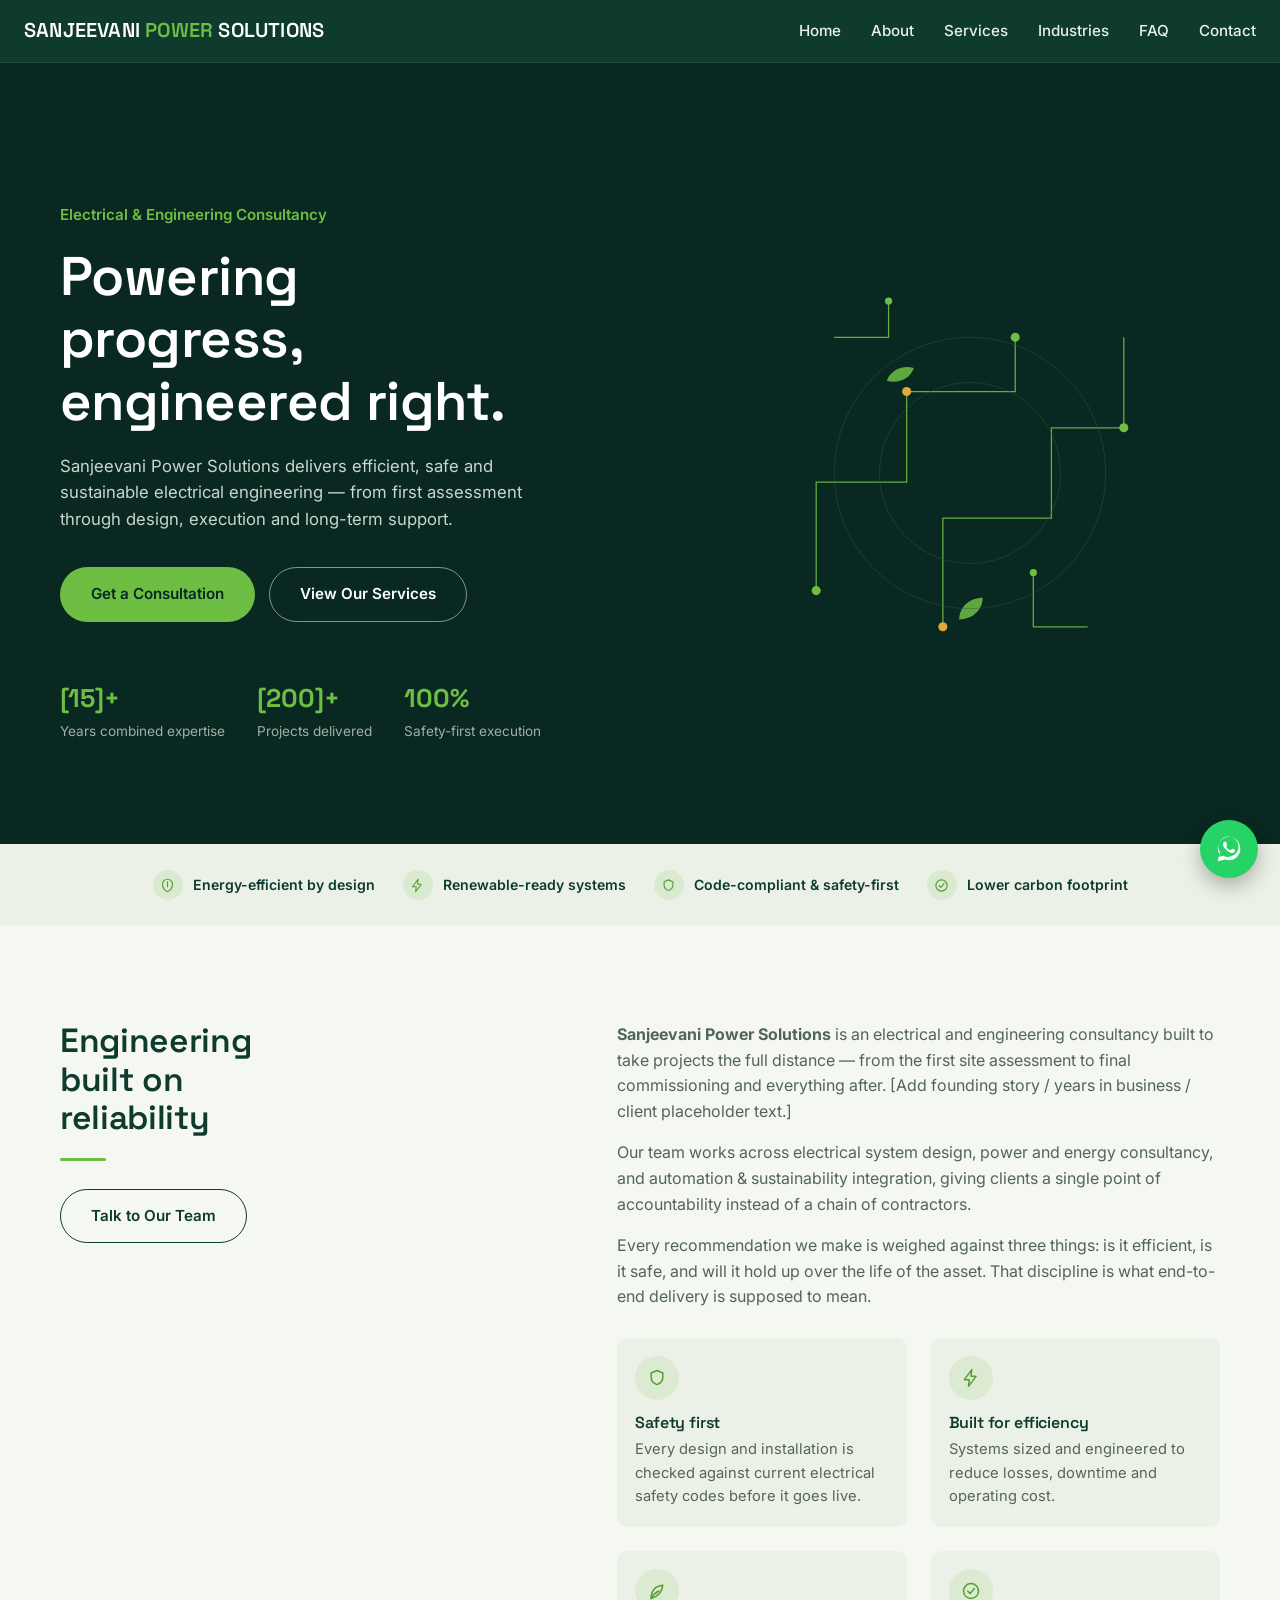
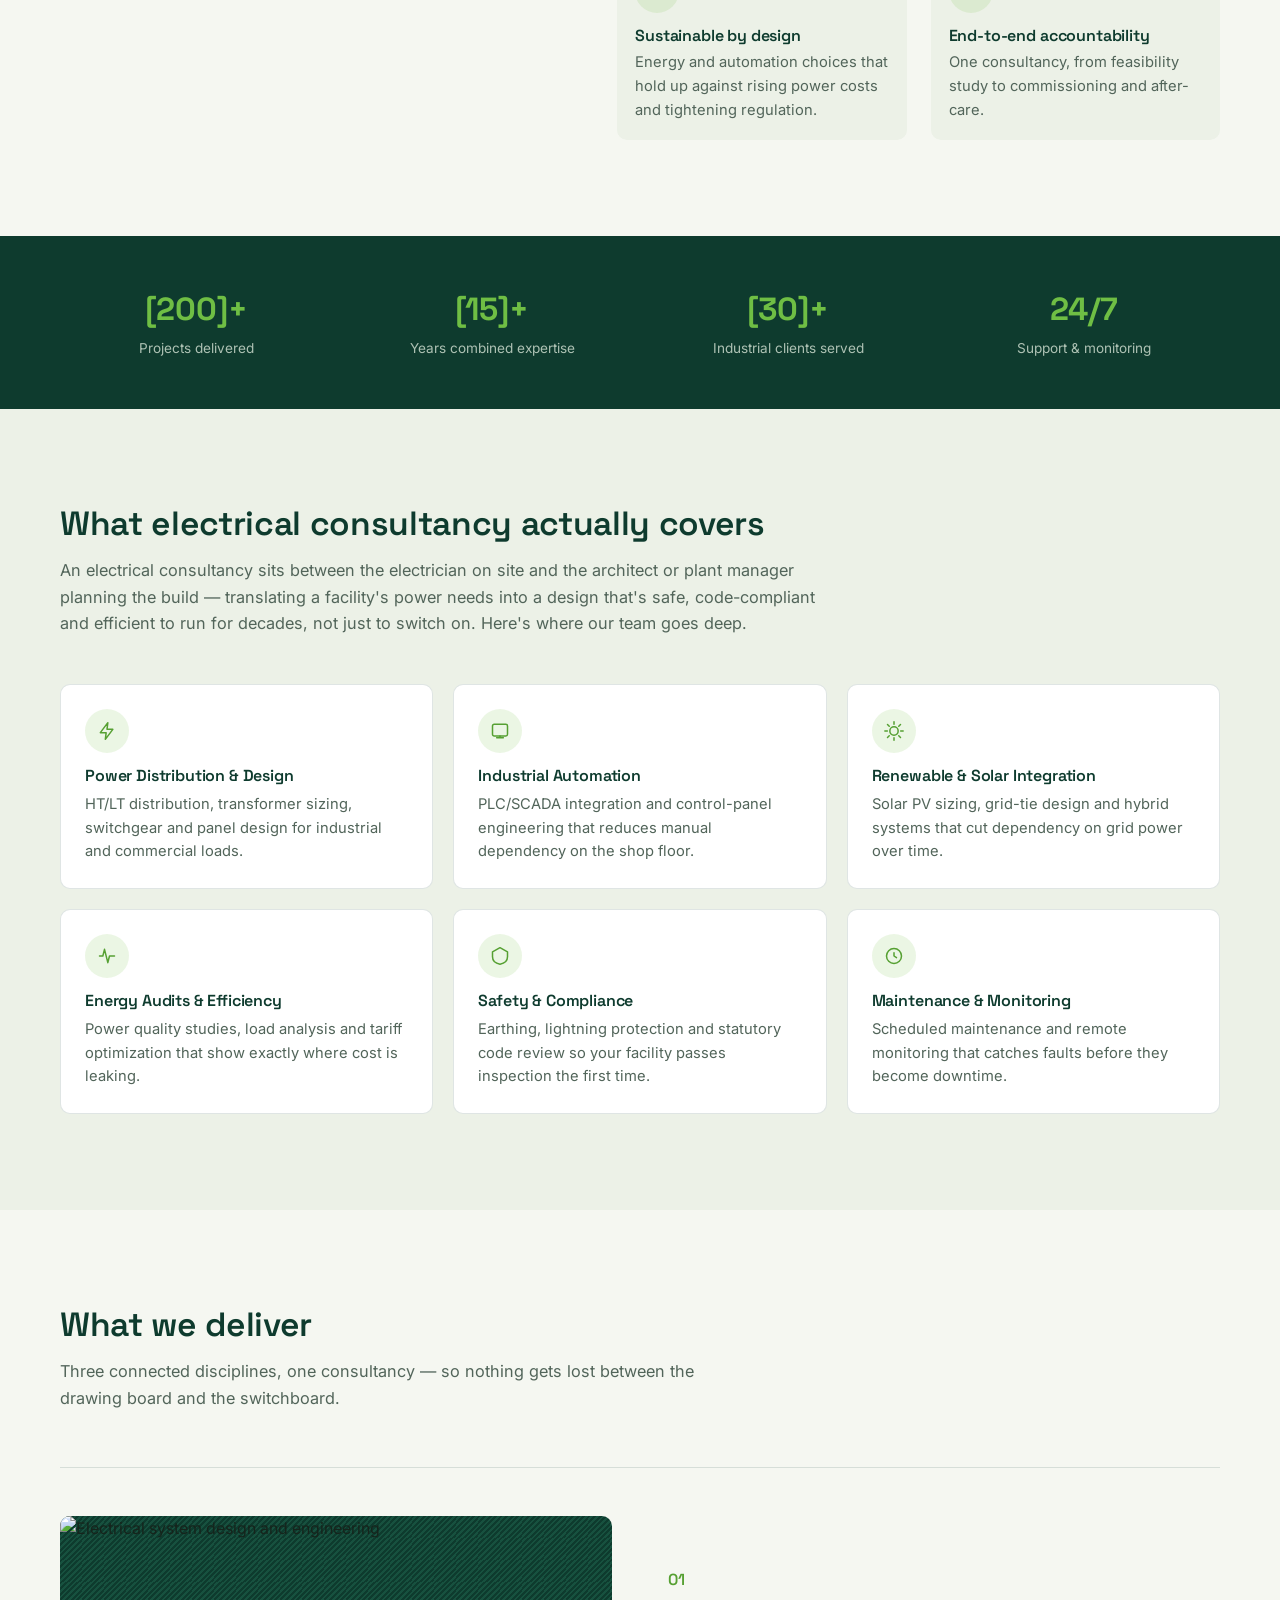
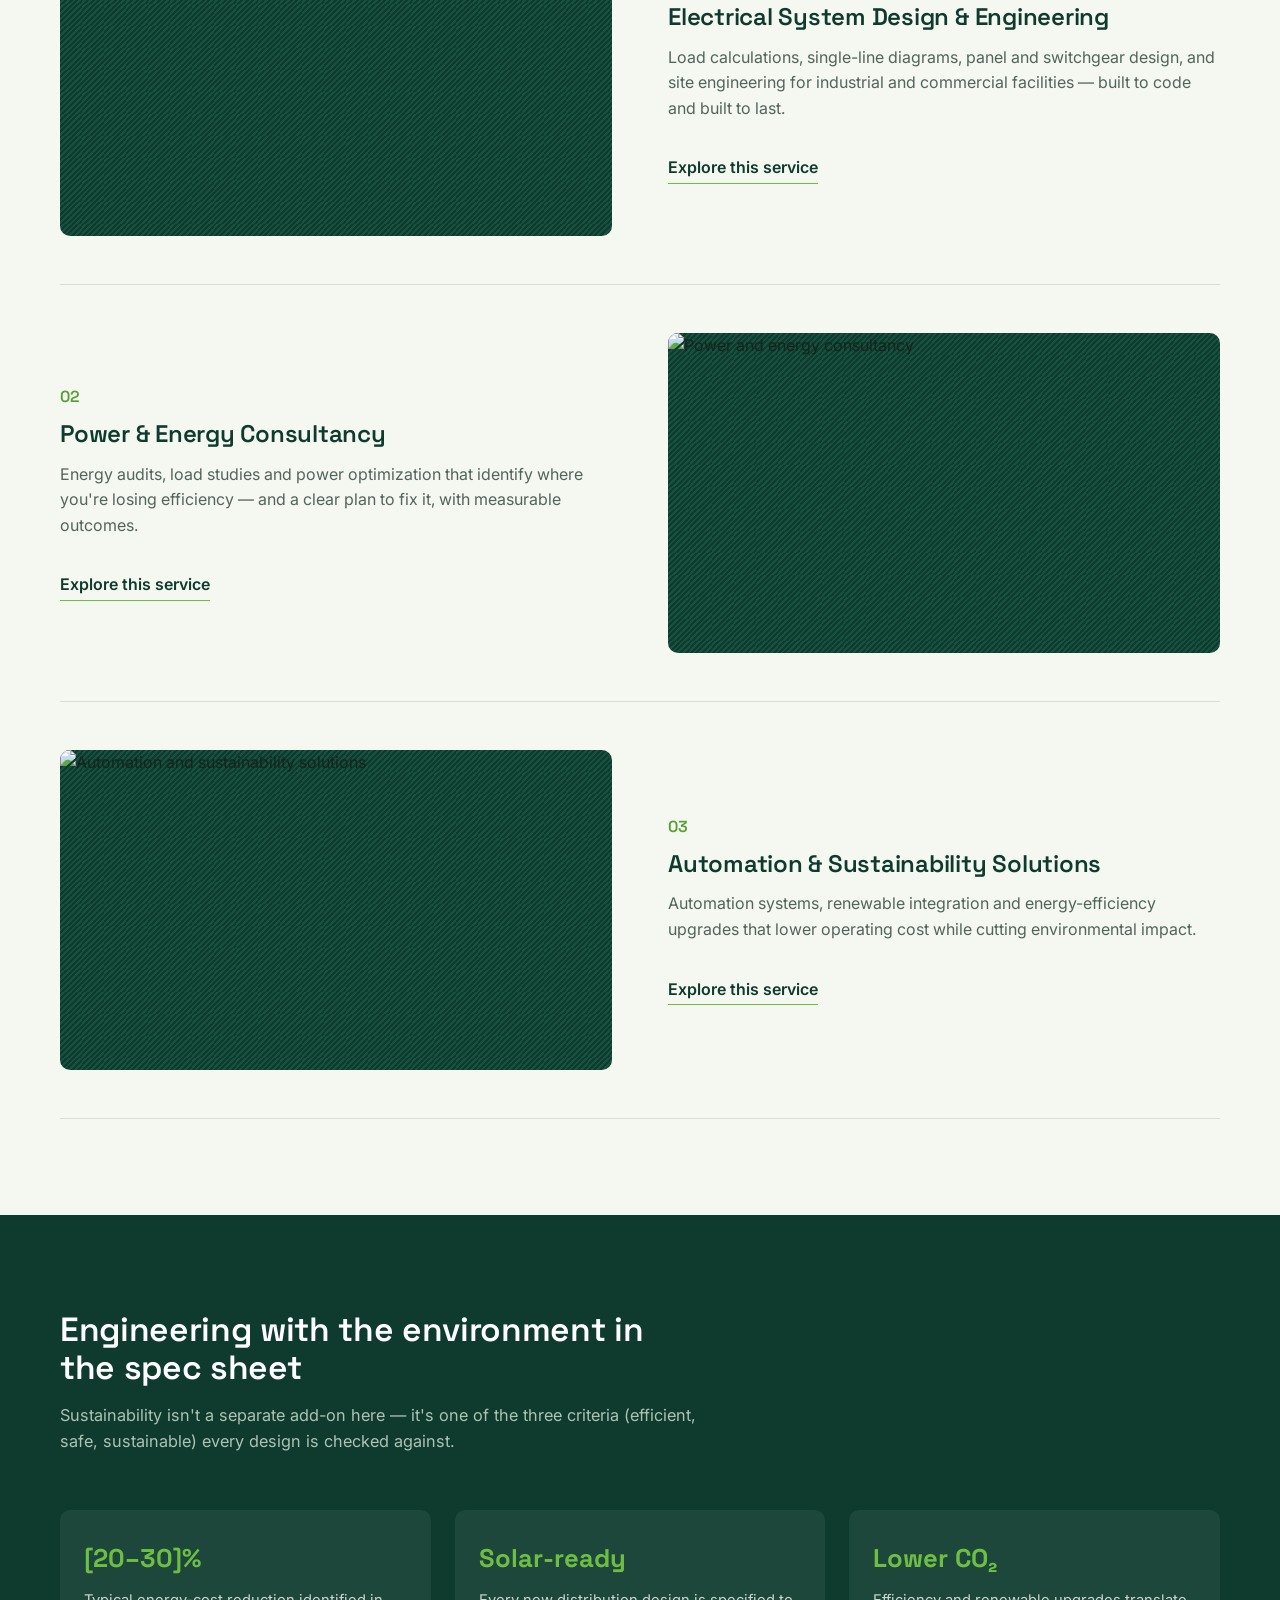
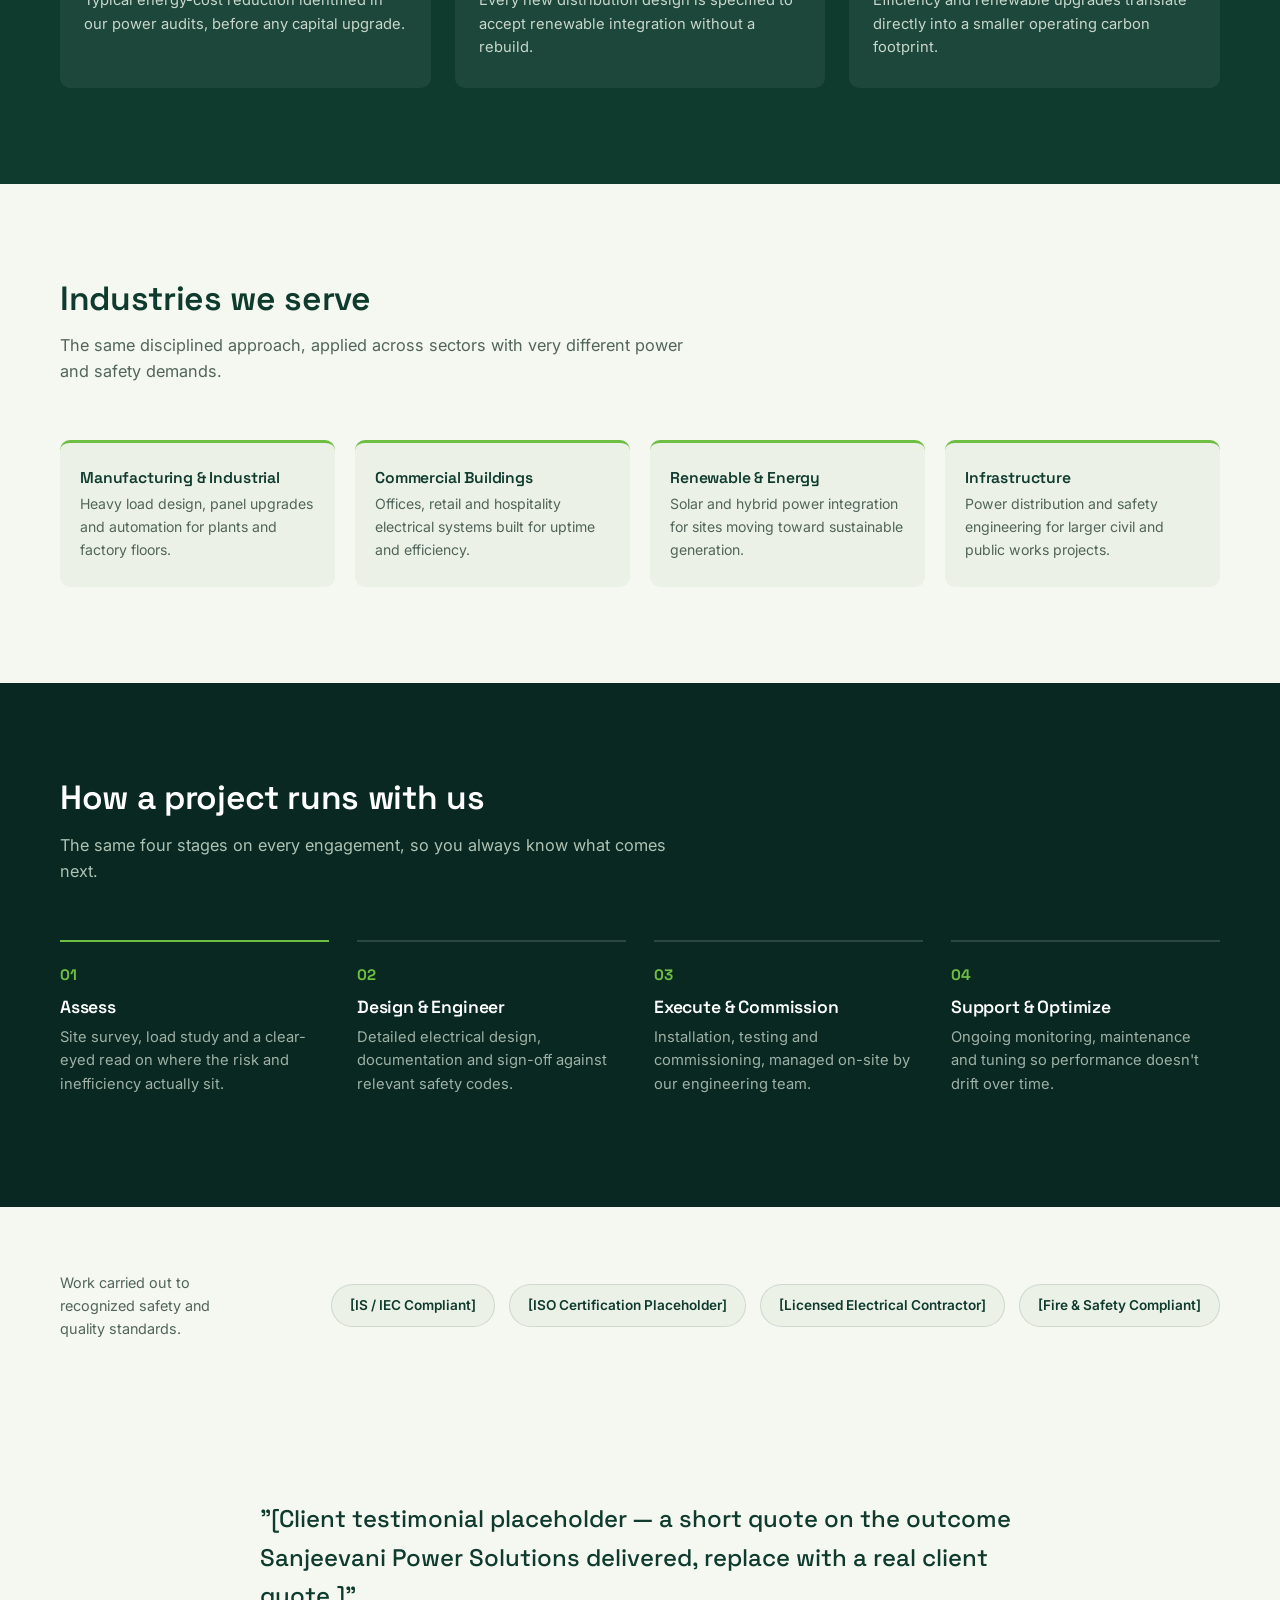
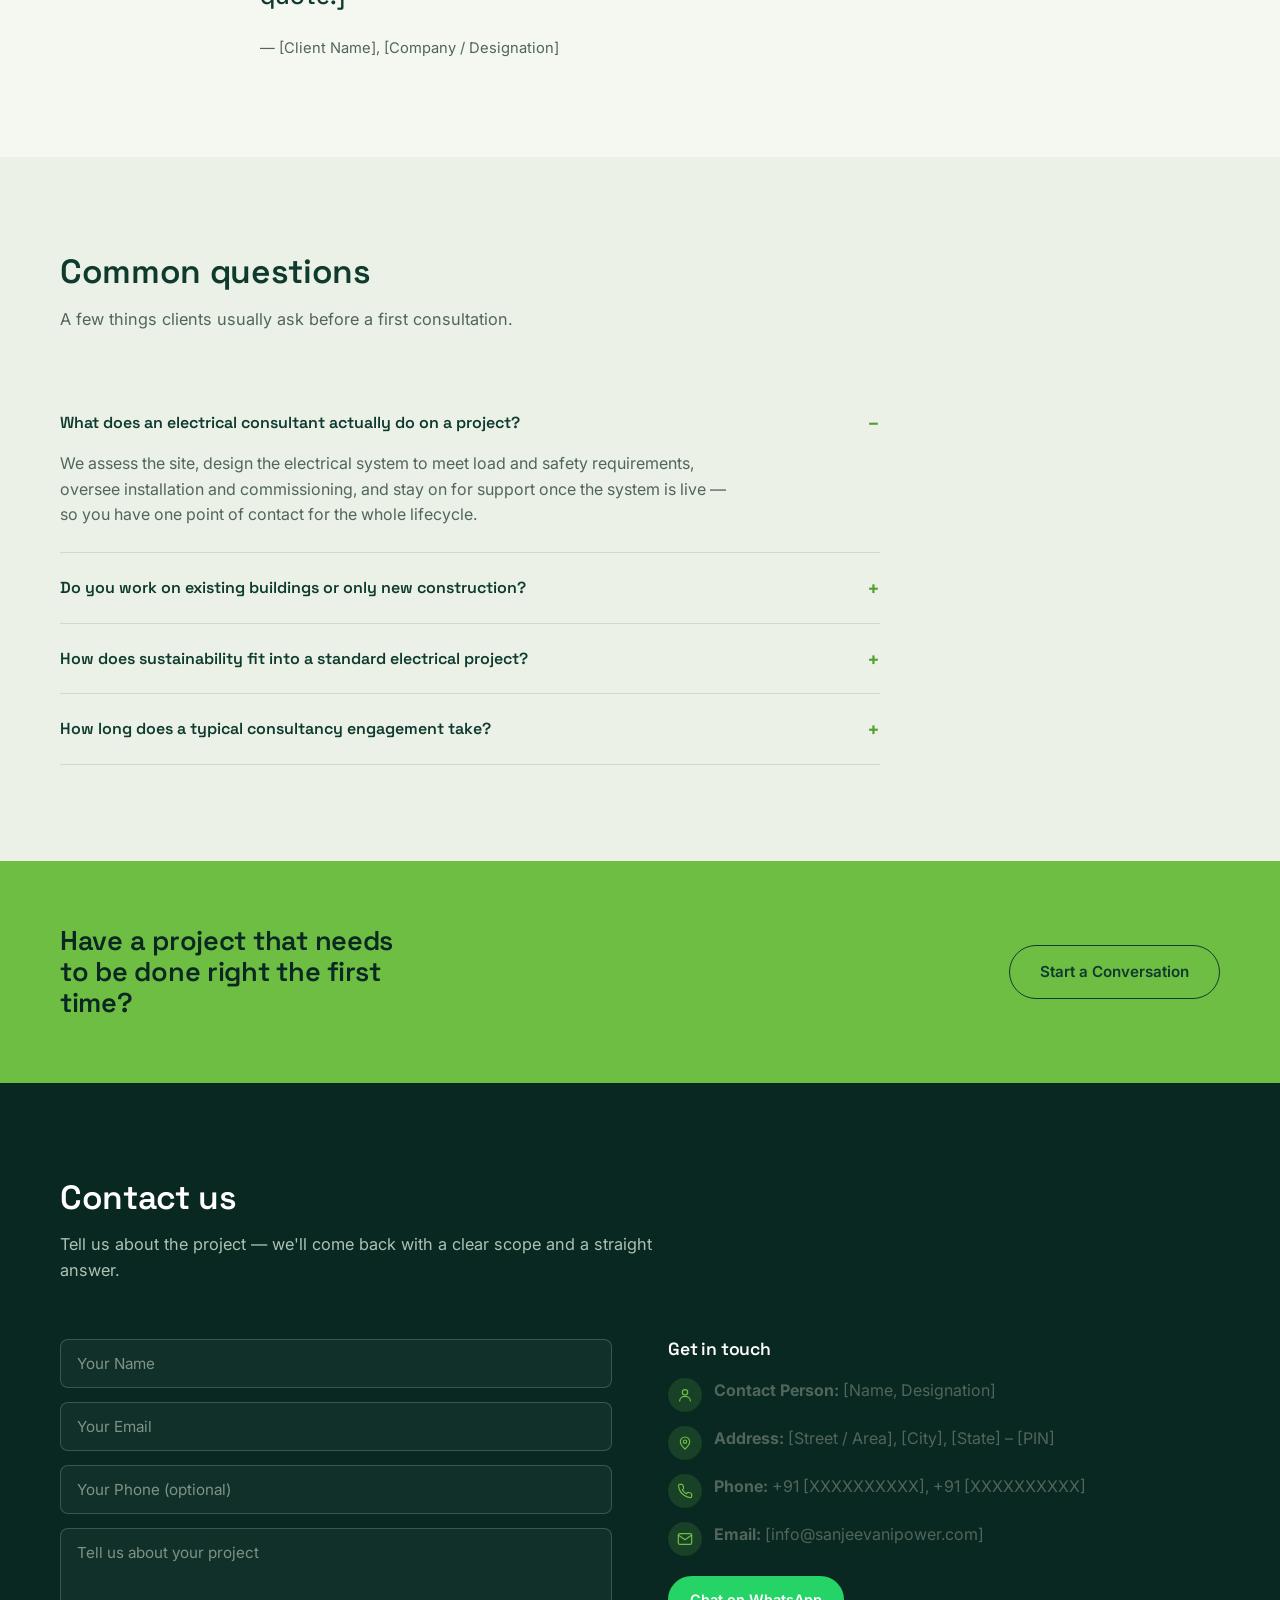
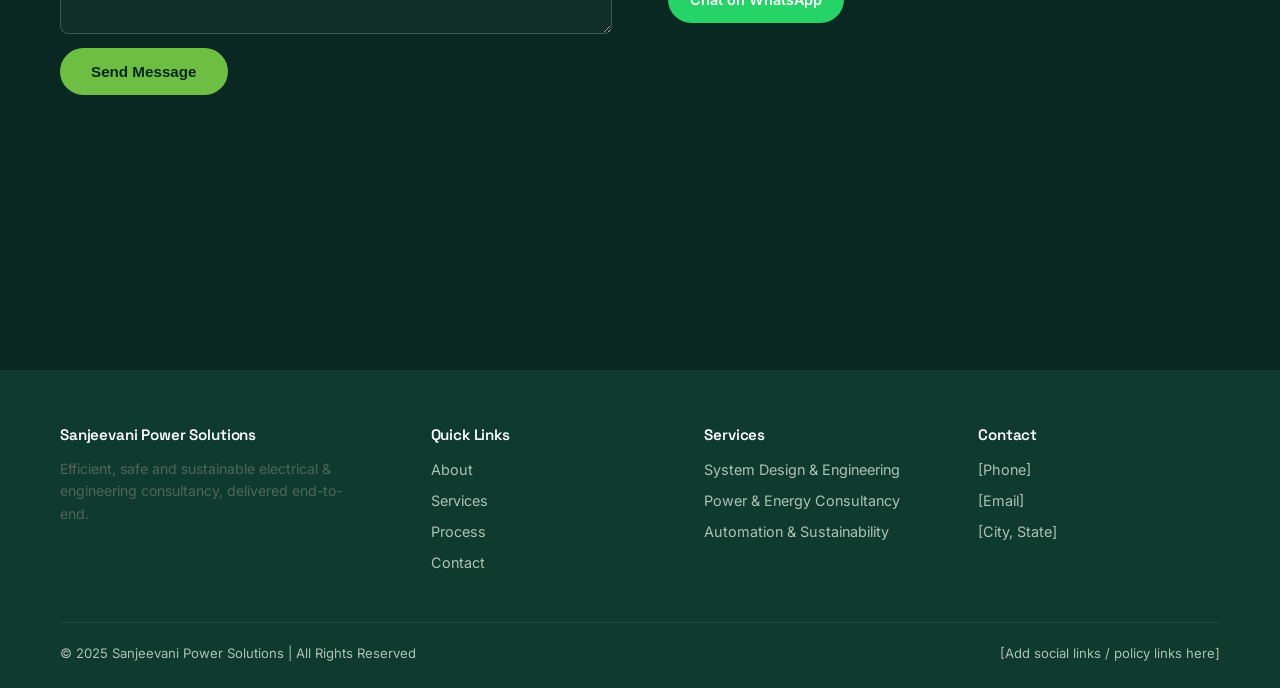
==== index.html @ 9a0d2b9c "Add files via upload release1" ====
<!DOCTYPE html>
<html lang="en">
<head>
<meta charset="UTF-8" />
<meta name="viewport" content="width=device-width, initial-scale=1.0" />
<title>Sanjeevani Power Solutions | Electrical &amp; Engineering Consultancy</title>
<meta name="description" content="Sanjeevani Power Solutions delivers efficient, safe and sustainable electrical and engineering consultancy — end-to-end, from assessment to commissioning." />
<link rel="preconnect" href="https://fonts.googleapis.com">
<link rel="preconnect" href="https://fonts.gstatic.com" crossorigin>
<link href="https://fonts.googleapis.com/css2?family=Space+Grotesk:wght@500;600;700&family=Inter:wght@400;500;600&display=swap" rel="stylesheet">
<link rel="stylesheet" href="style.css">
</head>
<body>

<header>
  <div class="logo-container">
    <!-- Replace with client logo -->
    <img src="images/sps1.png" alt="Sanjeevani Power Solutions Logo" class="logo" onerror="this.style.display='none'">
    <h1>SANJEEVANI <span>POWER</span> SOLUTIONS</h1>
  </div>
  <div class="menu-toggle" id="menuToggle">
    <div class="bar"></div><div class="bar"></div><div class="bar"></div>
  </div>
  <nav>
    <ul id="navLinks">
      <li><a href="#home">Home</a></li>
      <li><a href="#about">About</a></li>
      <li><a href="#services">Services</a></li>
      <li><a href="#industries">Industries</a></li>
      <li><a href="#faq">FAQ</a></li>
      <li><a href="#contact">Contact</a></li>
    </ul>
  </nav>
</header>

<!-- ==== Hero ==== -->
<section class="hero" id="home">
  <div class="wrap">
    <div class="hero-copy">
      <span class="hero-tag">Electrical &amp; Engineering Consultancy</span>
      <h2>Powering progress, engineered right.</h2>
      <p>Sanjeevani Power Solutions delivers efficient, safe and sustainable electrical engineering — from first assessment through design, execution and long-term support.</p>
      <div class="hero-actions">
        <a href="#contact" class="btn btn-leaf">Get a Consultation</a>
        <a href="#services" class="btn btn-outline">View Our Services</a>
      </div>
      <div class="hero-stats">
        <div><strong>[15]+</strong><span>Years combined expertise</span></div>
        <div><strong>[200]+</strong><span>Projects delivered</span></div>
        <div><strong>100%</strong><span>Safety-first execution</span></div>
      </div>
    </div>
    <svg class="hero-graphic" viewBox="0 0 420 420" xmlns="http://www.w3.org/2000/svg" aria-hidden="true">
      <g fill="none" stroke="#6FBE44" stroke-width="1.4" opacity="0.9">
        <path d="M40 340 L40 220 L140 220 L140 120 L260 120 L260 60"/>
        <path d="M380 60 L380 160 L300 160 L300 260 L180 260 L180 380"/>
        <path d="M60 60 L120 60 L120 20"/>
        <path d="M340 380 L280 380 L280 320"/>
      </g>
      <g fill="#6FBE44">
        <circle cx="40" cy="340" r="5"/>
        <circle cx="260" cy="60" r="5"/>
        <circle cx="380" cy="160" r="5"/>
        <circle cx="120" cy="20" r="4"/>
        <circle cx="280" cy="320" r="4"/>
      </g>
      <g fill="#E3A83B">
        <circle cx="140" cy="120" r="5"/>
        <circle cx="180" cy="380" r="5"/>
      </g>
      <path d="M198 372 C198 358 210 348 224 348 C224 362 212 372 198 372 Z" fill="#6FBE44" opacity="0.85"/>
      <path d="M118 108 C122 96 136 90 148 94 C144 106 130 112 118 108 Z" fill="#6FBE44" opacity="0.85"/>
      <g fill="none" stroke="#2A5C46" stroke-width="1" opacity="0.5">
        <circle cx="210" cy="210" r="150"/>
        <circle cx="210" cy="210" r="100"/>
      </g>
    </svg>
  </div>
</section>

<!-- ==== Eco trust strip ==== -->
<section class="eco-strip">
  <div class="wrap">
    <div class="eco-item">
      <div class="icon-chip"><svg viewBox="0 0 24 24" fill="none" stroke="currentColor" stroke-linecap="round" stroke-linejoin="round"><path d="M12 22c-4-2-8-6-8-12a8 8 0 0 1 16 0c0 6-4 10-8 12z"/><path d="M12 14V6"/></svg></div>
      Energy-efficient by design
    </div>
    <div class="eco-item">
      <div class="icon-chip"><svg viewBox="0 0 24 24" fill="none" stroke="currentColor" stroke-linecap="round" stroke-linejoin="round"><path d="M13 2 4 14h6l-1 8 9-12h-6l1-8z"/></svg></div>
      Renewable-ready systems
    </div>
    <div class="eco-item">
      <div class="icon-chip"><svg viewBox="0 0 24 24" fill="none" stroke="currentColor" stroke-linecap="round" stroke-linejoin="round"><path d="M12 3l7 3v5c0 4.5-3 7.5-7 9-4-1.5-7-4.5-7-9V6l7-3z"/></svg></div>
      Code-compliant &amp; safety-first
    </div>
    <div class="eco-item">
      <div class="icon-chip"><svg viewBox="0 0 24 24" fill="none" stroke="currentColor" stroke-linecap="round" stroke-linejoin="round"><circle cx="12" cy="12" r="9"/><path d="M8 12l3 3 5-6"/></svg></div>
      Lower carbon footprint
    </div>
  </div>
</section>

<!-- ==== About ==== -->
<section class="about" id="about">
  <div class="wrap">
    <div>
      <h2>Engineering built on reliability</h2>
      <div class="about-rule"></div>
      <a href="#contact" class="btn btn-outline-dark">Talk to Our Team</a>
    </div>
    <div>
      <p><strong>Sanjeevani Power Solutions</strong> is an electrical and engineering consultancy built to take projects the full distance — from the first site assessment to final commissioning and everything after. [Add founding story / years in business / client placeholder text.]</p>
      <p>Our team works across electrical system design, power and energy consultancy, and automation &amp; sustainability integration, giving clients a single point of accountability instead of a chain of contractors.</p>
      <p>Every recommendation we make is weighed against three things: is it efficient, is it safe, and will it hold up over the life of the asset. That discipline is what end-to-end delivery is supposed to mean.</p>
      <div class="about-values">
        <div class="val">
          <div class="icon-chip"><svg viewBox="0 0 24 24" fill="none" stroke="currentColor" stroke-linecap="round" stroke-linejoin="round"><path d="M12 3l7 3v5c0 4.5-3 7.5-7 9-4-1.5-7-4.5-7-9V6l7-3z"/></svg></div>
          <h4>Safety first</h4><p>Every design and installation is checked against current electrical safety codes before it goes live.</p>
        </div>
        <div class="val">
          <div class="icon-chip"><svg viewBox="0 0 24 24" fill="none" stroke="currentColor" stroke-linecap="round" stroke-linejoin="round"><path d="M13 2L4 14h6l-1 8 9-12h-6l1-8z"/></svg></div>
          <h4>Built for efficiency</h4><p>Systems sized and engineered to reduce losses, downtime and operating cost.</p>
        </div>
        <div class="val">
          <div class="icon-chip"><svg viewBox="0 0 24 24" fill="none" stroke="currentColor" stroke-linecap="round" stroke-linejoin="round"><path d="M5 21c0-9 5-15 14-16-1 9-7 14-14 16z"/><path d="M5 21c2-4 5-7 9-9"/></svg></div>
          <h4>Sustainable by design</h4><p>Energy and automation choices that hold up against rising power costs and tightening regulation.</p>
        </div>
        <div class="val">
          <div class="icon-chip"><svg viewBox="0 0 24 24" fill="none" stroke="currentColor" stroke-linecap="round" stroke-linejoin="round"><circle cx="12" cy="12" r="9"/><path d="M8 12l3 3 5-6"/></svg></div>
          <h4>End-to-end accountability</h4><p>One consultancy, from feasibility study to commissioning and after-care.</p>
        </div>
      </div>
    </div>
  </div>
</section>

<!-- ==== Stats strip ==== -->
<section class="stats-strip">
  <div class="wrap">
    <div><strong>[200]+</strong><span>Projects delivered</span></div>
    <div><strong>[15]+</strong><span>Years combined expertise</span></div>
    <div><strong>[30]+</strong><span>Industrial clients served</span></div>
    <div><strong>24/7</strong><span>Support &amp; monitoring</span></div>
  </div>
</section>

<!-- ==== Expertise / educational ==== -->
<section class="expertise" id="expertise">
  <div class="wrap">
    <div class="expertise-intro">
      <h2>What electrical consultancy actually covers</h2>
      <p>An electrical consultancy sits between the electrician on site and the architect or plant manager planning the build — translating a facility's power needs into a design that's safe, code-compliant and efficient to run for decades, not just to switch on. Here's where our team goes deep.</p>
    </div>
    <div class="expertise-grid">
      <div class="expertise-item">
        <div class="icon-chip"><svg viewBox="0 0 24 24" fill="none" stroke="currentColor" stroke-linecap="round" stroke-linejoin="round"><path d="M13 2 4 14h7l-1 8 9-12h-7l1-8z"/></svg></div>
        <h4>Power Distribution &amp; Design</h4>
        <p>HT/LT distribution, transformer sizing, switchgear and panel design for industrial and commercial loads.</p>
      </div>
      <div class="expertise-item">
        <div class="icon-chip"><svg viewBox="0 0 24 24" fill="none" stroke="currentColor" stroke-linecap="round" stroke-linejoin="round"><rect x="3" y="4" width="18" height="14" rx="2"/><path d="M8 20h8M12 18v2"/></svg></div>
        <h4>Industrial Automation</h4>
        <p>PLC/SCADA integration and control-panel engineering that reduces manual dependency on the shop floor.</p>
      </div>
      <div class="expertise-item">
        <div class="icon-chip"><svg viewBox="0 0 24 24" fill="none" stroke="currentColor" stroke-linecap="round" stroke-linejoin="round"><circle cx="12" cy="12" r="5"/><path d="M12 1v3M12 20v3M4.2 4.2l2.1 2.1M17.7 17.7l2.1 2.1M1 12h3M20 12h3M4.2 19.8l2.1-2.1M17.7 6.3l2.1-2.1"/></svg></div>
        <h4>Renewable &amp; Solar Integration</h4>
        <p>Solar PV sizing, grid-tie design and hybrid systems that cut dependency on grid power over time.</p>
      </div>
      <div class="expertise-item">
        <div class="icon-chip"><svg viewBox="0 0 24 24" fill="none" stroke="currentColor" stroke-linecap="round" stroke-linejoin="round"><path d="M3 12h4l2-8 4 16 2-8h6"/></svg></div>
        <h4>Energy Audits &amp; Efficiency</h4>
        <p>Power quality studies, load analysis and tariff optimization that show exactly where cost is leaking.</p>
      </div>
      <div class="expertise-item">
        <div class="icon-chip"><svg viewBox="0 0 24 24" fill="none" stroke="currentColor" stroke-linecap="round" stroke-linejoin="round"><path d="M12 2 3 7v6c0 5 4 8 9 9 5-1 9-4 9-9V7z"/></svg></div>
        <h4>Safety &amp; Compliance</h4>
        <p>Earthing, lightning protection and statutory code review so your facility passes inspection the first time.</p>
      </div>
      <div class="expertise-item">
        <div class="icon-chip"><svg viewBox="0 0 24 24" fill="none" stroke="currentColor" stroke-linecap="round" stroke-linejoin="round"><path d="M12 8v4l3 2"/><circle cx="12" cy="12" r="9"/></svg></div>
        <h4>Maintenance &amp; Monitoring</h4>
        <p>Scheduled maintenance and remote monitoring that catches faults before they become downtime.</p>
      </div>
    </div>
  </div>
</section>

<!-- ==== Services ==== -->
<section class="services" id="services">
  <div class="wrap">
    <div class="section-head">
      <h2>What we deliver</h2>
      <p>Three connected disciplines, one consultancy — so nothing gets lost between the drawing board and the switchboard.</p>
    </div>

    <div class="service-row">
      <div class="service-media">
        <img class="img-ph" src="images/design/cover.jpg" alt="Electrical system design and engineering" onerror="this.classList.add('img-fallback')">
      </div>
      <div class="service-info">
        <span class="num">01</span>
        <h3>Electrical System Design &amp; Engineering</h3>
        <p>Load calculations, single-line diagrams, panel and switchgear design, and site engineering for industrial and commercial facilities — built to code and built to last.</p>
        <a href="service.html?service=design" class="view-btn">Explore this service</a>
      </div>
    </div>

    <div class="service-row reverse">
      <div class="service-media">
        <img class="img-ph" src="images/consultancy/cover.jpg" alt="Power and energy consultancy" onerror="this.classList.add('img-fallback')">
      </div>
      <div class="service-info">
        <span class="num">02</span>
        <h3>Power &amp; Energy Consultancy</h3>
        <p>Energy audits, load studies and power optimization that identify where you're losing efficiency — and a clear plan to fix it, with measurable outcomes.</p>
        <a href="service.html?service=consultancy" class="view-btn">Explore this service</a>
      </div>
    </div>

    <div class="service-row">
      <div class="service-media">
        <img class="img-ph" src="images/sustainability/cover.jpg" alt="Automation and sustainability solutions" onerror="this.classList.add('img-fallback')">
      </div>
      <div class="service-info">
        <span class="num">03</span>
        <h3>Automation &amp; Sustainability Solutions</h3>
        <p>Automation systems, renewable integration and energy-efficiency upgrades that lower operating cost while cutting environmental impact.</p>
        <a href="service.html?service=sustainability" class="view-btn">Explore this service</a>
      </div>
    </div>
  </div>
</section>

<!-- ==== Sustainability impact ==== -->
<section class="impact">
  <div class="wrap">
    <div class="section-head">
      <h2>Engineering with the environment in the spec sheet</h2>
      <p>Sustainability isn't a separate add-on here — it's one of the three criteria (efficient, safe, sustainable) every design is checked against.</p>
    </div>
    <div class="impact-grid">
      <div class="impact-card">
        <strong>[20–30]%</strong>
        <p>Typical energy-cost reduction identified in our power audits, before any capital upgrade.</p>
      </div>
      <div class="impact-card">
        <strong>Solar-ready</strong>
        <p>Every new distribution design is specified to accept renewable integration without a rebuild.</p>
      </div>
      <div class="impact-card">
        <strong>Lower CO₂</strong>
        <p>Efficiency and renewable upgrades translate directly into a smaller operating carbon footprint.</p>
      </div>
    </div>
  </div>
</section>

<!-- ==== Industries ==== -->
<section class="industries" id="industries">
  <div class="wrap">
    <div class="section-head">
      <h2>Industries we serve</h2>
      <p>The same disciplined approach, applied across sectors with very different power and safety demands.</p>
    </div>
    <div class="industries-grid">
      <div class="industry-card">
        <h4>Manufacturing &amp; Industrial</h4>
        <p>Heavy load design, panel upgrades and automation for plants and factory floors.</p>
      </div>
      <div class="industry-card">
        <h4>Commercial Buildings</h4>
        <p>Offices, retail and hospitality electrical systems built for uptime and efficiency.</p>
      </div>
      <div class="industry-card">
        <h4>Renewable &amp; Energy</h4>
        <p>Solar and hybrid power integration for sites moving toward sustainable generation.</p>
      </div>
      <div class="industry-card">
        <h4>Infrastructure</h4>
        <p>Power distribution and safety engineering for larger civil and public works projects.</p>
      </div>
    </div>
  </div>
</section>

<!-- ==== Process ==== -->
<section class="process" id="process">
  <div class="wrap">
    <div class="section-head">
      <h2>How a project runs with us</h2>
      <p>The same four stages on every engagement, so you always know what comes next.</p>
    </div>
    <div class="process-grid">
      <div class="process-step is-active">
        <strong class="step-num">01</strong>
        <h4>Assess</h4>
        <p>Site survey, load study and a clear-eyed read on where the risk and inefficiency actually sit.</p>
      </div>
      <div class="process-step">
        <strong class="step-num">02</strong>
        <h4>Design &amp; Engineer</h4>
        <p>Detailed electrical design, documentation and sign-off against relevant safety codes.</p>
      </div>
      <div class="process-step">
        <strong class="step-num">03</strong>
        <h4>Execute &amp; Commission</h4>
        <p>Installation, testing and commissioning, managed on-site by our engineering team.</p>
      </div>
      <div class="process-step">
        <strong class="step-num">04</strong>
        <h4>Support &amp; Optimize</h4>
        <p>Ongoing monitoring, maintenance and tuning so performance doesn't drift over time.</p>
      </div>
    </div>
  </div>
</section>

<!-- ==== Certifications ==== -->
<section class="certs">
  <div class="wrap">
    <p class="certs-label">Work carried out to recognized safety and quality standards.</p>
    <div class="certs-badges">
      <span class="cert-badge">[IS / IEC Compliant]</span>
      <span class="cert-badge">[ISO Certification Placeholder]</span>
      <span class="cert-badge">[Licensed Electrical Contractor]</span>
      <span class="cert-badge">[Fire &amp; Safety Compliant]</span>
    </div>
  </div>
</section>

<!-- ==== Testimonial ==== -->
<section class="testimonial">
  <div class="wrap">
    <blockquote>"[Client testimonial placeholder — a short quote on the outcome Sanjeevani Power Solutions delivered, replace with a real client quote.]"</blockquote>
    <cite>— [Client Name], [Company / Designation]</cite>
  </div>
</section>

<!-- ==== FAQ ==== -->
<section class="faq" id="faq">
  <div class="wrap">
    <div class="section-head">
      <h2>Common questions</h2>
      <p>A few things clients usually ask before a first consultation.</p>
    </div>
    <div class="faq-list">
      <details class="faq-item" open>
        <summary>What does an electrical consultant actually do on a project?</summary>
        <p>We assess the site, design the electrical system to meet load and safety requirements, oversee installation and commissioning, and stay on for support once the system is live — so you have one point of contact for the whole lifecycle.</p>
      </details>
      <details class="faq-item">
        <summary>Do you work on existing buildings or only new construction?</summary>
        <p>Both. Energy audits, panel upgrades and safety retrofits are common on existing sites; full system design is more typical for new builds or major expansions.</p>
      </details>
      <details class="faq-item">
        <summary>How does sustainability fit into a standard electrical project?</summary>
        <p>Wherever it makes financial sense — solar integration, automation to cut idle load, and efficiency upgrades that pay for themselves through lower energy bills over a defined period.</p>
      </details>
      <details class="faq-item">
        <summary>How long does a typical consultancy engagement take?</summary>
        <p>[Placeholder — replace with a real range, e.g. "A load study and design typically takes 2–4 weeks; installation timelines depend on project scope."]</p>
      </details>
    </div>
  </div>
</section>

<!-- ==== CTA banner ==== -->
<section class="cta-banner">
  <div class="wrap">
    <h2>Have a project that needs to be done right the first time?</h2>
    <a href="#contact" class="btn btn-outline-dark">Start a Conversation</a>
  </div>
</section>

<!-- ==== Contact ==== -->
<section class="contact" id="contact">
  <div class="wrap">
    <div class="section-head">
      <h2>Contact us</h2>
      <p>Tell us about the project — we'll come back with a clear scope and a straight answer.</p>
    </div>
    <div class="contact-grid">
      <form action="https://formspree.io/f/your_form_id" method="POST" class="contact-form">
        <input type="text" name="name" placeholder="Your Name" required />
        <input type="email" name="email" placeholder="Your Email" required />
        <input type="tel" name="phone" placeholder="Your Phone (optional)" />
        <textarea rows="4" name="message" placeholder="Tell us about your project" required></textarea>
        <button type="submit" class="btn btn-leaf">Send Message</button>
      </form>

      <div class="contact-info">
        <h3>Get in touch</h3>

        <div class="info-line">
          <div class="icon-chip sm"><svg viewBox="0 0 24 24" fill="none" stroke="currentColor" stroke-linecap="round" stroke-linejoin="round"><circle cx="12" cy="8" r="4"/><path d="M4 21c0-4 3.5-7 8-7s8 3 8 7"/></svg></div>
          <div class="info-text"><p><strong>Contact Person:</strong> [Name, Designation]</p></div>
        </div>
        <div class="info-line">
          <div class="icon-chip sm"><svg viewBox="0 0 24 24" fill="none" stroke="currentColor" stroke-linecap="round" stroke-linejoin="round"><path d="M12 21s7-6.5 7-11a7 7 0 0 0-14 0c0 4.5 7 11 7 11z"/><circle cx="12" cy="10" r="2.5"/></svg></div>
          <div class="info-text"><p><strong>Address:</strong> [Street / Area], [City], [State] – [PIN]</p></div>
        </div>
        <div class="info-line">
          <div class="icon-chip sm"><svg viewBox="0 0 24 24" fill="none" stroke="currentColor" stroke-linecap="round" stroke-linejoin="round"><path d="M22 16.9v3a2 2 0 0 1-2.2 2 19.8 19.8 0 0 1-8.6-3 19.5 19.5 0 0 1-6-6 19.8 19.8 0 0 1-3-8.7A2 2 0 0 1 4.1 2h3a2 2 0 0 1 2 1.7c.1 1 .3 2 .7 3a2 2 0 0 1-.4 2.1L8 10.1a16 16 0 0 0 6 6l1.3-1.4a2 2 0 0 1 2.1-.4c1 .4 2 .6 3 .7a2 2 0 0 1 1.6 2z"/></svg></div>
          <div class="info-text"><p><strong>Phone:</strong> +91 [XXXXXXXXXX], +91 [XXXXXXXXXX]</p></div>
        </div>
        <div class="info-line">
          <div class="icon-chip sm"><svg viewBox="0 0 24 24" fill="none" stroke="currentColor" stroke-linecap="round" stroke-linejoin="round"><rect x="2" y="4" width="20" height="16" rx="2"/><path d="M2 6l10 7 10-7"/></svg></div>
          <div class="info-text"><p><strong>Email:</strong> [info@sanjeevanipower.com]</p></div>
        </div>

        <a class="whatsapp-link" href="https://wa.me/91XXXXXXXXXX" target="_blank" rel="noopener">Chat on WhatsApp</a>

        <!-- Replace src with the client's actual Google Maps embed link -->
        <iframe src="https://www.google.com/maps?q=India&output=embed" loading="lazy" referrerpolicy="no-referrer-when-downgrade" allowfullscreen></iframe>
      </div>
    </div>
  </div>
</section>

<!-- ==== Footer ==== -->
<footer class="site-footer">
  <div class="wrap footer-grid">
    <div>
      <h4>Sanjeevani Power Solutions</h4>
      <p style="font-size:0.88rem;max-width:34ch;">Efficient, safe and sustainable electrical &amp; engineering consultancy, delivered end-to-end.</p>
    </div>
    <div>
      <h4>Quick Links</h4>
      <ul>
        <li><a href="#about">About</a></li>
        <li><a href="#services">Services</a></li>
        <li><a href="#process">Process</a></li>
        <li><a href="#contact">Contact</a></li>
      </ul>
    </div>
    <div>
      <h4>Services</h4>
      <ul>
        <li><a href="service.html?service=design">System Design &amp; Engineering</a></li>
        <li><a href="service.html?service=consultancy">Power &amp; Energy Consultancy</a></li>
        <li><a href="service.html?service=sustainability">Automation &amp; Sustainability</a></li>
      </ul>
    </div>
    <div>
      <h4>Contact</h4>
      <ul>
        <li>[Phone]</li>
        <li>[Email]</li>
        <li>[City, State]</li>
      </ul>
    </div>
  </div>
  <div class="footer-bottom">
    <span>© 2025 Sanjeevani Power Solutions | All Rights Reserved</span>
    <span>[Add social links / policy links here]</span>
  </div>
</footer>

<script>
  // Mobile menu toggle
  var menuToggle = document.getElementById('menuToggle');
  var navLinks = document.getElementById('navLinks');
  menuToggle.addEventListener('click', function () {
    navLinks.classList.toggle('active');
  });
  document.querySelectorAll('#navLinks a').forEach(function (link) {
    link.addEventListener('click', function () { navLinks.classList.remove('active'); });
  });
</script>
<!-- Sticky WhatsApp button — visible on every page scroll position -->
<a class="whatsapp-float" href="https://wa.me/91XXXXXXXXXX" target="_blank" rel="noopener" aria-label="Chat with us on WhatsApp">
  <svg viewBox="0 0 32 32" fill="currentColor" aria-hidden="true"><path d="M16.02 3C9.4 3 4 8.4 4 15.02c0 2.23.6 4.36 1.75 6.23L4 29l7.94-1.68a12.9 12.9 0 0 0 4.08.66h.01c6.62 0 12.02-5.4 12.02-12.02C28.05 8.4 22.65 3 16.02 3zm0 21.9h-.01a10.8 10.8 0 0 1-5.5-1.5l-.39-.23-4.7.99 1-4.58-.26-.4a10.8 10.8 0 0 1-1.65-5.76c0-5.97 4.86-10.83 10.84-10.83 2.9 0 5.62 1.13 7.67 3.18a10.77 10.77 0 0 1 3.17 7.66c0 5.97-4.86 10.83-10.84 10.83zm5.94-8.11c-.32-.16-1.9-.94-2.2-1.05-.3-.11-.51-.16-.73.16-.21.32-.83 1.05-1.02 1.26-.19.21-.38.24-.7.08-.32-.16-1.34-.5-2.56-1.6-.95-.85-1.58-1.9-1.77-2.22-.19-.32-.02-.5.14-.66.14-.14.32-.38.48-.56.16-.19.21-.32.32-.53.11-.21.05-.4-.03-.56-.08-.16-.73-1.76-1-2.41-.26-.63-.53-.54-.73-.55h-.62c-.21 0-.56.08-.85.4-.29.32-1.11 1.09-1.11 2.65s1.14 3.08 1.3 3.29c.16.21 2.24 3.42 5.43 4.8.76.33 1.35.53 1.81.67.76.24 1.45.21 2 .13.61-.09 1.9-.78 2.17-1.53.27-.75.27-1.4.19-1.53-.08-.13-.29-.21-.61-.37z"/></svg>
</a>

</body>
</html>
---- style.css ----
/* =========================================================
   Sanjeevani Power Solutions — shared stylesheet
   Eco-forward, modern electrical/engineering consultancy
   Palette:  forest #0E3B2E / forest-deep #082821 / leaf #6FBE44
             leaf-dark #56A032 / gold #E3A83B / paper #F5F7F1
             ink #16241C / slate #52655A
   Type:     Headings — Space Grotesk | Body — Inter
   ========================================================= */

:root {
  --forest: #0E3B2E;
  --forest-deep: #082821;
  --leaf: #6FBE44;
  --leaf-dark: #56A032;
  --gold: #E3A83B;
  --whatsapp: #25D366;
  --paper: #F5F7F1;
  --paper-alt: #ECF1E7;
  --ink: #16241C;
  --slate: #52655A;
  --line: rgba(14, 59, 46, 0.13);
  --radius: 10px;
  --max: 1160px;
}

* { box-sizing: border-box; }
html { scroll-behavior: smooth; }

body {
  margin: 0;
  font-family: "Inter", -apple-system, BlinkMacSystemFont, "Segoe UI", sans-serif;
  color: var(--ink);
  background: var(--paper);
  line-height: 1.6;
  -webkit-font-smoothing: antialiased;
  overflow-x: hidden;
}

h1, h2, h3, h4 {
  font-family: "Space Grotesk", "Inter", sans-serif;
  margin: 0; line-height: 1.15; font-weight: 600; letter-spacing: -0.01em;
}
p { margin: 0 0 1em; color: var(--slate); }
a { color: inherit; text-decoration: none; }
img, video { max-width: 100%; display: block; }
svg { display: block; max-width: 100%; }

/* Every icon renders inside one of these two fixed-size wrappers.
   No bare <svg> is ever placed directly in flowing text/content. */
.icon-chip {
  width: 44px; height: 44px; flex-shrink: 0;
  border-radius: 50%;
  display: flex; align-items: center; justify-content: center;
  background: rgba(111, 190, 68, 0.14);
  color: var(--leaf-dark);
  margin-bottom: 14px;
}
.icon-chip svg { width: 20px; height: 20px; stroke-width: 1.8; }
.icon-chip.sm { width: 34px; height: 34px; margin-bottom: 0; }
.icon-chip.sm svg { width: 16px; height: 16px; }

.info-line { display: flex; align-items: flex-start; gap: 12px; margin-bottom: 14px; }
.info-line .icon-chip { background: rgba(111, 190, 68, 0.16); color: var(--leaf); }
.info-line .info-text { min-width: 0; }
.info-line .info-text p { margin: 0; }

.img-ph, img.img-ph, img.img-fallback {
  background: repeating-linear-gradient(135deg, #0E3B2E 0 2px, #17513F 2px 4px);
  background-size: 22px 22px; min-height: 180px; width: 100%; object-fit: cover; border-radius: var(--radius);
}

section { padding: 96px 24px; }
.wrap { max-width: var(--max); margin: 0 auto; }

.btn {
  display: inline-block; padding: 14px 30px; border-radius: 999px; font-weight: 600; font-size: 0.95rem;
  border: 1.5px solid transparent; cursor: pointer;
  transition: background 0.15s ease, color 0.15s ease, border-color 0.15s ease, transform 0.15s ease;
}
.btn:active { transform: scale(0.98); }
.btn-leaf { background: var(--leaf); color: var(--forest-deep); }
.btn-leaf:hover { background: var(--leaf-dark); }
.btn-outline { border-color: rgba(255,255,255,0.5); color: #fff; }
.btn-outline:hover { background: rgba(255,255,255,0.1); }
.btn-outline-dark { border-color: var(--forest); color: var(--forest); }
.btn-outline-dark:hover { background: var(--forest); color: #fff; }

/* ---------- Header ---------- */
header {
  position: sticky; top: 0; z-index: 50;
  display: flex; align-items: center; justify-content: space-between;
  padding: 18px 24px; gap: 14px; background: var(--forest); border-bottom: 1px solid rgba(255,255,255,0.08);
}
.logo-container { display: flex; align-items: center; gap: 12px; min-width: 0; flex: 1 1 auto; }
.logo {
  width: 56px; height: 56px; max-width: 56px; max-height: 56px;
  object-fit: cover; border-radius: 50%; flex-shrink: 0;
  border: 2px solid var(--leaf); background: #fff;
}
.logo-container h1 {
  font-size: 1.25rem; color: #fff; letter-spacing: 0.01em;
  white-space: nowrap; overflow: hidden; text-overflow: ellipsis; min-width: 0;
}
.logo-container h1 span { color: var(--leaf); }

nav ul { list-style: none; display: flex; gap: 30px; margin: 0; padding: 0; }
nav a { color: #E9EFEA; font-size: 0.95rem; font-weight: 500; }
nav a:hover { color: var(--leaf); }

.menu-toggle { display: none; flex-direction: column; gap: 5px; cursor: pointer; padding: 6px; flex-shrink: 0; }
.menu-toggle .bar { width: 24px; height: 2px; background: #fff; }

@media (max-width: 900px) {
  .menu-toggle { display: flex; }
  nav ul {
    position: fixed; top: 65px; right: 0; left: 0; flex-direction: column; gap: 0;
    background: var(--forest); max-height: 0; overflow: hidden; transition: max-height 0.25s ease;
  }
  nav ul.active { max-height: 340px; }
  nav ul li { border-top: 1px solid rgba(255,255,255,0.08); }
  nav ul li a { display: block; padding: 16px 24px; }
}
@media (max-width: 560px) {
  header { padding: 14px 18px; }
  .logo { width: 46px; height: 46px; max-width: 46px; max-height: 46px; }
  .logo-container h1 { font-size: 1.05rem; }
}
@media (max-width: 400px) {
  header { padding: 12px 14px; gap: 10px; }
  .logo { width: 40px; height: 40px; max-width: 40px; max-height: 40px; }
  .logo-container h1 { font-size: 0.88rem; letter-spacing: 0; }
  .menu-toggle { padding: 4px; }
}

/* ---------- Hero ---------- */
.hero { background: var(--forest-deep); color: #fff; padding: clamp(80px, 14vw, 140px) 24px clamp(60px, 10vw, 100px); position: relative; overflow: hidden; }
.hero .wrap { display: grid; grid-template-columns: 1.1fr 0.9fr; gap: 48px; align-items: center; }
.hero-tag { color: var(--leaf); font-weight: 600; font-size: 0.95rem; margin-bottom: 18px; display: block; }
.hero h2 { font-size: clamp(2rem, 4.5vw, 3.4rem); color: #fff; max-width: 13ch; }
.hero p { color: #C8D6CC; max-width: 46ch; font-size: 1.05rem; margin-top: 20px; }
.hero-actions { display: flex; gap: 14px; margin-top: 34px; flex-wrap: wrap; }
.hero-stats { display: flex; gap: 32px; margin-top: 56px; flex-wrap: wrap; }
.hero-stats div strong { display: block; font-size: 1.6rem; color: var(--leaf); font-family: "Space Grotesk"; }
.hero-stats div span { font-size: 0.85rem; color: #9FB0A5; }
.hero-graphic { width: 100%; height: auto; max-width: 380px; justify-self: center; }

@media (max-width: 860px) {
  .hero .wrap { grid-template-columns: 1fr; text-align: left; }
  .hero-graphic { max-width: 240px; margin-top: 8px; opacity: 0.9; }
}
@media (max-width: 520px) {
  .hero-stats { gap: 22px; }
  .hero-actions .btn { width: 100%; text-align: center; }
}

/* ---------- Eco trust strip ---------- */
.eco-strip { background: var(--paper-alt); padding: 26px 24px; }
.eco-strip .wrap { display: flex; flex-wrap: wrap; justify-content: center; gap: 28px; }
.eco-strip .eco-item { display: flex; align-items: center; gap: 10px; font-size: 0.88rem; font-weight: 600; color: var(--forest); }
.eco-strip .icon-chip { width: 30px; height: 30px; margin-bottom: 0; }
.eco-strip .icon-chip svg { width: 15px; height: 15px; }

/* ---------- About ---------- */
.about { background: var(--paper); }
.about .wrap { display: grid; grid-template-columns: 0.9fr 1.1fr; gap: 64px; align-items: start; }
.about h2 { font-size: clamp(1.7rem, 3vw, 2.1rem); color: var(--forest); max-width: 11ch; }
.about-rule { width: 46px; height: 3px; background: var(--leaf); margin: 20px 0 28px; border-radius: 3px; }
.about-values { display: grid; grid-template-columns: 1fr 1fr; gap: 24px; margin-top: 28px; }
.about-values .val { padding: 18px; background: var(--paper-alt); border-radius: var(--radius); }
.about-values .val h4 { font-size: 1rem; color: var(--forest); margin-bottom: 6px; }
.about-values .val p { font-size: 0.92rem; margin: 0; }
@media (max-width: 860px) { .about .wrap { grid-template-columns: 1fr; } }
@media (max-width: 480px) { .about-values { grid-template-columns: 1fr; } }

/* ---------- Stats strip ---------- */
.stats-strip { background: var(--forest); padding: 48px 24px; }
.stats-strip .wrap { display: grid; grid-template-columns: repeat(4, 1fr); gap: 24px; text-align: center; }
.stats-strip strong { display: block; font-size: clamp(1.5rem, 3vw, 2rem); color: var(--leaf); font-family: "Space Grotesk"; }
.stats-strip span { color: #AEC2B4; font-size: 0.85rem; }
@media (max-width: 700px) { .stats-strip .wrap { grid-template-columns: 1fr 1fr; row-gap: 32px; } }

/* ---------- Section head (shared) ---------- */
.section-head { max-width: 640px; margin-bottom: 56px; }
.section-head h2 { font-size: clamp(1.7rem, 3vw, 2.1rem); color: var(--forest); }
.section-head p { margin-top: 14px; font-size: 1.02rem; }

/* ---------- Expertise (educational) ---------- */
.expertise { background: var(--paper-alt); }
.expertise-intro { max-width: 780px; margin-bottom: 48px; }
.expertise-intro h2 { font-size: clamp(1.7rem, 3vw, 2.1rem); color: var(--forest); }
.expertise-intro p { margin-top: 14px; font-size: 1.02rem; }
.expertise-grid { display: grid; grid-template-columns: repeat(3, 1fr); gap: 20px; }
.expertise-item { background: #fff; border: 1px solid var(--line); border-radius: var(--radius); padding: 24px; }
.expertise-item h4 { color: var(--forest); font-size: 1rem; margin-bottom: 8px; }
.expertise-item p { font-size: 0.92rem; margin: 0; }
@media (max-width: 900px) { .expertise-grid { grid-template-columns: 1fr 1fr; } }
@media (max-width: 560px) { .expertise-grid { grid-template-columns: 1fr; } }

/* ---------- Services ---------- */
.services { background: var(--paper); }
.service-row {
  display: grid; grid-template-columns: 1fr 1fr; gap: 56px; align-items: center;
  padding: 48px 0; border-top: 1px solid var(--line);
}
.service-row:last-child { border-bottom: 1px solid var(--line); }
.service-row.reverse .service-media { order: 2; }
.service-media img { border-radius: var(--radius); height: 320px; }
.service-info span.num { color: var(--leaf-dark); font-weight: 600; font-family: "Space Grotesk"; }
.service-info h3 { font-size: clamp(1.25rem, 2.4vw, 1.5rem); color: var(--forest); margin-top: 10px; }
.service-info p { margin-top: 14px; }
.view-btn { margin-top: 18px; display: inline-block; font-weight: 600; color: var(--forest); border-bottom: 1.5px solid var(--leaf); padding-bottom: 2px; }
.view-btn:hover { color: var(--leaf-dark); }
@media (max-width: 860px) {
  .service-row, .service-row.reverse { grid-template-columns: 1fr; gap: 28px; }
  .service-row.reverse .service-media { order: 0; }
  .service-media img { height: 240px; }
}

/* ---------- Sustainability impact ---------- */
.impact { background: var(--forest); color: #fff; }
.impact .section-head h2 { color: #fff; }
.impact .section-head p { color: #AEC2B4; }
.impact-grid { display: grid; grid-template-columns: repeat(3, 1fr); gap: 24px; }
.impact-card { background: rgba(255,255,255,0.06); border-radius: var(--radius); padding: 28px 24px; }
.impact-card strong { display: block; font-family: "Space Grotesk"; font-size: 1.6rem; color: var(--leaf); margin-bottom: 10px; }
.impact-card p { color: #C8D6CC; margin: 0; font-size: 0.92rem; }
@media (max-width: 860px) { .impact-grid { grid-template-columns: 1fr; } }

/* ---------- Industries ---------- */
.industries { background: var(--paper); }
.industries-grid { display: grid; grid-template-columns: repeat(4, 1fr); gap: 20px; }
.industry-card { padding: 26px 20px; border-radius: var(--radius); background: var(--paper-alt); border-top: 3px solid var(--leaf); }
.industry-card h4 { font-size: 0.98rem; color: var(--forest); margin-bottom: 6px; }
.industry-card p { font-size: 0.88rem; margin: 0; }
@media (max-width: 900px) { .industries-grid { grid-template-columns: 1fr 1fr; } }
@media (max-width: 480px) { .industries-grid { grid-template-columns: 1fr; } }

/* ---------- Process ---------- */
.process { background: var(--forest-deep); color: #fff; }
.process .section-head h2 { color: #fff; }
.process .section-head p { color: #AEC2B4; }
.process-grid { display: grid; grid-template-columns: repeat(4, 1fr); gap: 28px; }
.process-step { position: relative; padding-top: 20px; border-top: 2px solid rgba(255,255,255,0.15); }
.process-step.is-active { border-top-color: var(--leaf); }
.process-step strong.step-num { font-family: "Space Grotesk"; color: var(--leaf); font-size: 0.95rem; }
.process-step h4 { margin-top: 10px; font-size: 1.1rem; color: #fff; }
.process-step p { margin-top: 8px; color: #9FB0A5; font-size: 0.92rem; }
@media (max-width: 860px) { .process-grid { grid-template-columns: 1fr 1fr; row-gap: 36px; } }
@media (max-width: 520px) { .process-grid { grid-template-columns: 1fr; } }

/* ---------- Certifications strip ---------- */
.certs { background: var(--paper); padding-top: 64px; padding-bottom: 64px; }
.certs .wrap { display: flex; flex-wrap: wrap; gap: 16px; justify-content: space-between; align-items: center; }
.certs .certs-label { font-size: 0.9rem; color: var(--slate); max-width: 22ch; margin: 0; }
.certs-badges { display: flex; flex-wrap: wrap; gap: 14px; }
.cert-badge { padding: 10px 18px; border: 1px solid var(--line); border-radius: 999px; font-size: 0.85rem; color: var(--forest); font-weight: 600; background: var(--paper-alt); }

/* ---------- Testimonial ---------- */
.testimonial { background: var(--paper); }
.testimonial .wrap { max-width: 760px; text-align: left; }
.testimonial blockquote { font-family: "Space Grotesk"; font-size: clamp(1.2rem, 2.4vw, 1.5rem); color: var(--forest); margin: 0 0 20px; font-weight: 500; }
.testimonial cite { font-style: normal; color: var(--slate); font-size: 0.92rem; }

/* ---------- FAQ (native details/summary — no JS) ---------- */
.faq { background: var(--paper-alt); }
.faq-list { max-width: 820px; }
.faq-item { border-bottom: 1px solid var(--line); padding: 6px 0; }
.faq-item summary { cursor: pointer; list-style: none; font-family: "Space Grotesk"; font-weight: 600; color: var(--forest); padding: 16px 28px 16px 0; position: relative; font-size: 1rem; }
.faq-item summary::-webkit-details-marker { display: none; }
.faq-item summary::after { content: "+"; position: absolute; right: 0; top: 14px; font-size: 1.3rem; color: var(--leaf-dark); }
.faq-item[open] summary::after { content: "\2212"; }
.faq-item p { padding-bottom: 18px; margin: 0; max-width: 68ch; }

/* ---------- CTA banner ---------- */
.cta-banner { background: var(--leaf); padding: 64px 24px; text-align: left; }
.cta-banner .wrap { display: flex; justify-content: space-between; align-items: center; gap: 24px; flex-wrap: wrap; }
.cta-banner h2 { color: var(--forest-deep); font-size: clamp(1.3rem, 2.6vw, 1.7rem); max-width: 20ch; }

/* ---------- Contact ---------- */
.contact { background: var(--forest-deep); color: #fff; }
.contact .section-head h2 { color: #fff; }
.contact .section-head p { color: #AEC2B4; }
.contact-grid { display: grid; grid-template-columns: 1fr 1fr; gap: 56px; }
.contact-form { display: flex; flex-direction: column; gap: 14px; }
.contact-form input, .contact-form textarea {
  padding: 14px 16px; border: 1px solid rgba(255,255,255,0.18); background: rgba(255,255,255,0.04);
  color: #fff; border-radius: 8px; font-family: inherit; font-size: 0.95rem;
}
.contact-form input::placeholder, .contact-form textarea::placeholder { color: #7E9385; }
.contact-form button { align-self: flex-start; }
.contact-info h3 { color: #fff; font-size: 1.1rem; margin-bottom: 18px; }
.contact-info .whatsapp-link { display: inline-block; margin: 6px 0 18px; padding: 12px 22px; background: var(--whatsapp); color: #fff; border-radius: 999px; font-weight: 600; font-size: 0.9rem; }
.contact-info iframe { width: 100%; height: 220px; border: 0; margin-top: 6px; border-radius: var(--radius); }
@media (max-width: 860px) { .contact-grid { grid-template-columns: 1fr; gap: 36px; } }

/* ---------- Footer ---------- */
footer.site-footer { background: var(--forest); color: #AEC2B4; padding: 56px 24px 24px; }
.footer-grid { display: grid; grid-template-columns: 1.4fr 1fr 1fr 1fr; gap: 32px; }
.footer-grid h4 { color: #fff; font-size: 0.95rem; margin-bottom: 14px; }
.footer-grid ul { list-style: none; margin: 0; padding: 0; }
.footer-grid li { margin-bottom: 8px; font-size: 0.9rem; }
.footer-grid li a:hover { color: var(--leaf); }
.footer-bottom {
  max-width: var(--max); margin: 40px auto 0; padding-top: 20px; border-top: 1px solid rgba(255,255,255,0.08);
  font-size: 0.82rem; display: flex; justify-content: space-between; flex-wrap: wrap; gap: 8px;
}
@media (max-width: 700px) { .footer-grid { grid-template-columns: 1fr 1fr; } }
@media (max-width: 460px) { .footer-grid { grid-template-columns: 1fr; } }

@media (max-width: 700px) { section { padding: 64px 20px; } .section-head, .expertise-intro { margin-bottom: 36px; } }
@media (max-width: 480px) { section { padding: 52px 16px; } }

/* ---------- Service detail page ---------- */
.pd-hero { background: var(--forest-deep); color: #fff; padding: clamp(90px, 14vw, 120px) 24px 64px; }
.pd-hero .wrap { max-width: 820px; }
.pd-hero span.tag { color: var(--leaf); font-weight: 600; }
.pd-hero h2 { font-size: clamp(1.8rem, 4vw, 2.4rem); margin-top: 12px; color: #fff; }
.pd-hero p { color: #C8D6CC; margin-top: 16px; font-size: 1.05rem; }
.pd-body { background: var(--paper); }
.pd-body .wrap { display: grid; grid-template-columns: 1fr 1fr; gap: 64px; }
.pd-body h3 { color: var(--forest); font-size: 1.2rem; margin-bottom: 18px; }
.pd-body ul { list-style: none; margin: 0; padding: 0; }
.pd-body ul li { padding: 12px 0 12px 26px; border-top: 1px solid var(--line); position: relative; font-size: 0.96rem; color: var(--ink); }
.pd-body ul li:before { content: ""; position: absolute; left: 0; top: 20px; width: 8px; height: 8px; background: var(--leaf); border-radius: 50%; }
@media (max-width: 860px) { .pd-body .wrap { grid-template-columns: 1fr; gap: 36px; } }
.pd-gallery { background: var(--paper); padding-top: 0; }
.gallery-grid { display: grid; grid-template-columns: repeat(3, 1fr); gap: 16px; }
.gallery-grid img, .gallery-grid video { border-radius: var(--radius); height: 220px; object-fit: cover; width: 100%; }
@media (max-width: 700px) { .gallery-grid { grid-template-columns: 1fr 1fr; } }
@media (max-width: 460px) { .gallery-grid { grid-template-columns: 1fr; } }
.pd-cta { background: var(--forest); color: #fff; text-align: left; }
.pd-cta .wrap { display: flex; justify-content: space-between; align-items: center; gap: 24px; flex-wrap: wrap; }
.pd-cta h3 { color: #fff; font-size: 1.3rem; }

@media (prefers-reduced-motion: reduce) { html { scroll-behavior: auto; } * { transition: none !important; } }

/* ---------- Sticky WhatsApp button (site-wide) ---------- */
.whatsapp-float {
  position: fixed;
  bottom: calc(22px + env(safe-area-inset-bottom, 0px));
  right: calc(22px + env(safe-area-inset-right, 0px));
  width: 58px; height: 58px;
  background: var(--whatsapp);
  border-radius: 50%;
  display: flex; align-items: center; justify-content: center;
  box-shadow: 0 8px 20px rgba(0,0,0,0.28);
  z-index: 999;
  color: #fff;
  transition: transform 0.15s ease;
}
.whatsapp-float svg { width: 30px; height: 30px; }
.whatsapp-float:hover { transform: scale(1.08); }
@media (max-width: 480px) {
  .whatsapp-float { width: 50px; height: 50px; bottom: calc(16px + env(safe-area-inset-bottom, 0px)); right: calc(16px + env(safe-area-inset-right, 0px)); }
  .whatsapp-float svg { width: 26px; height: 26px; }
}
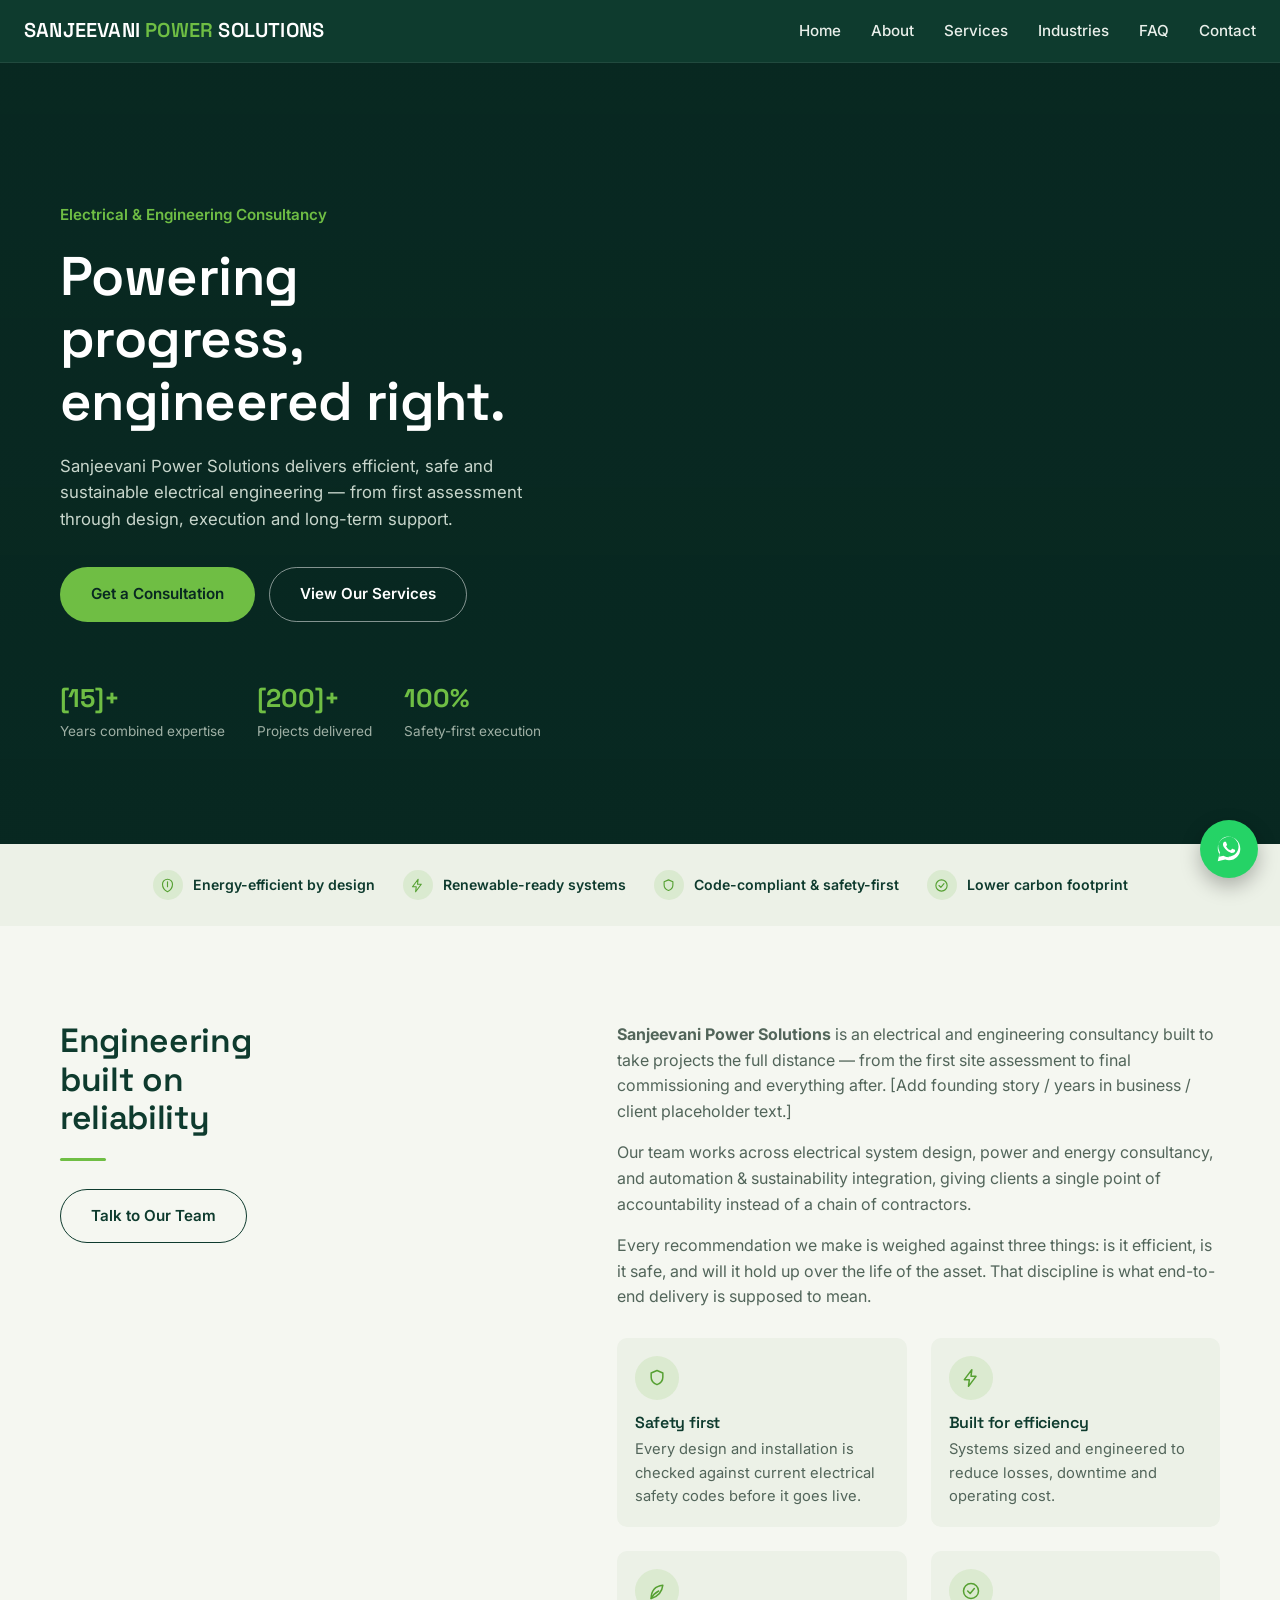
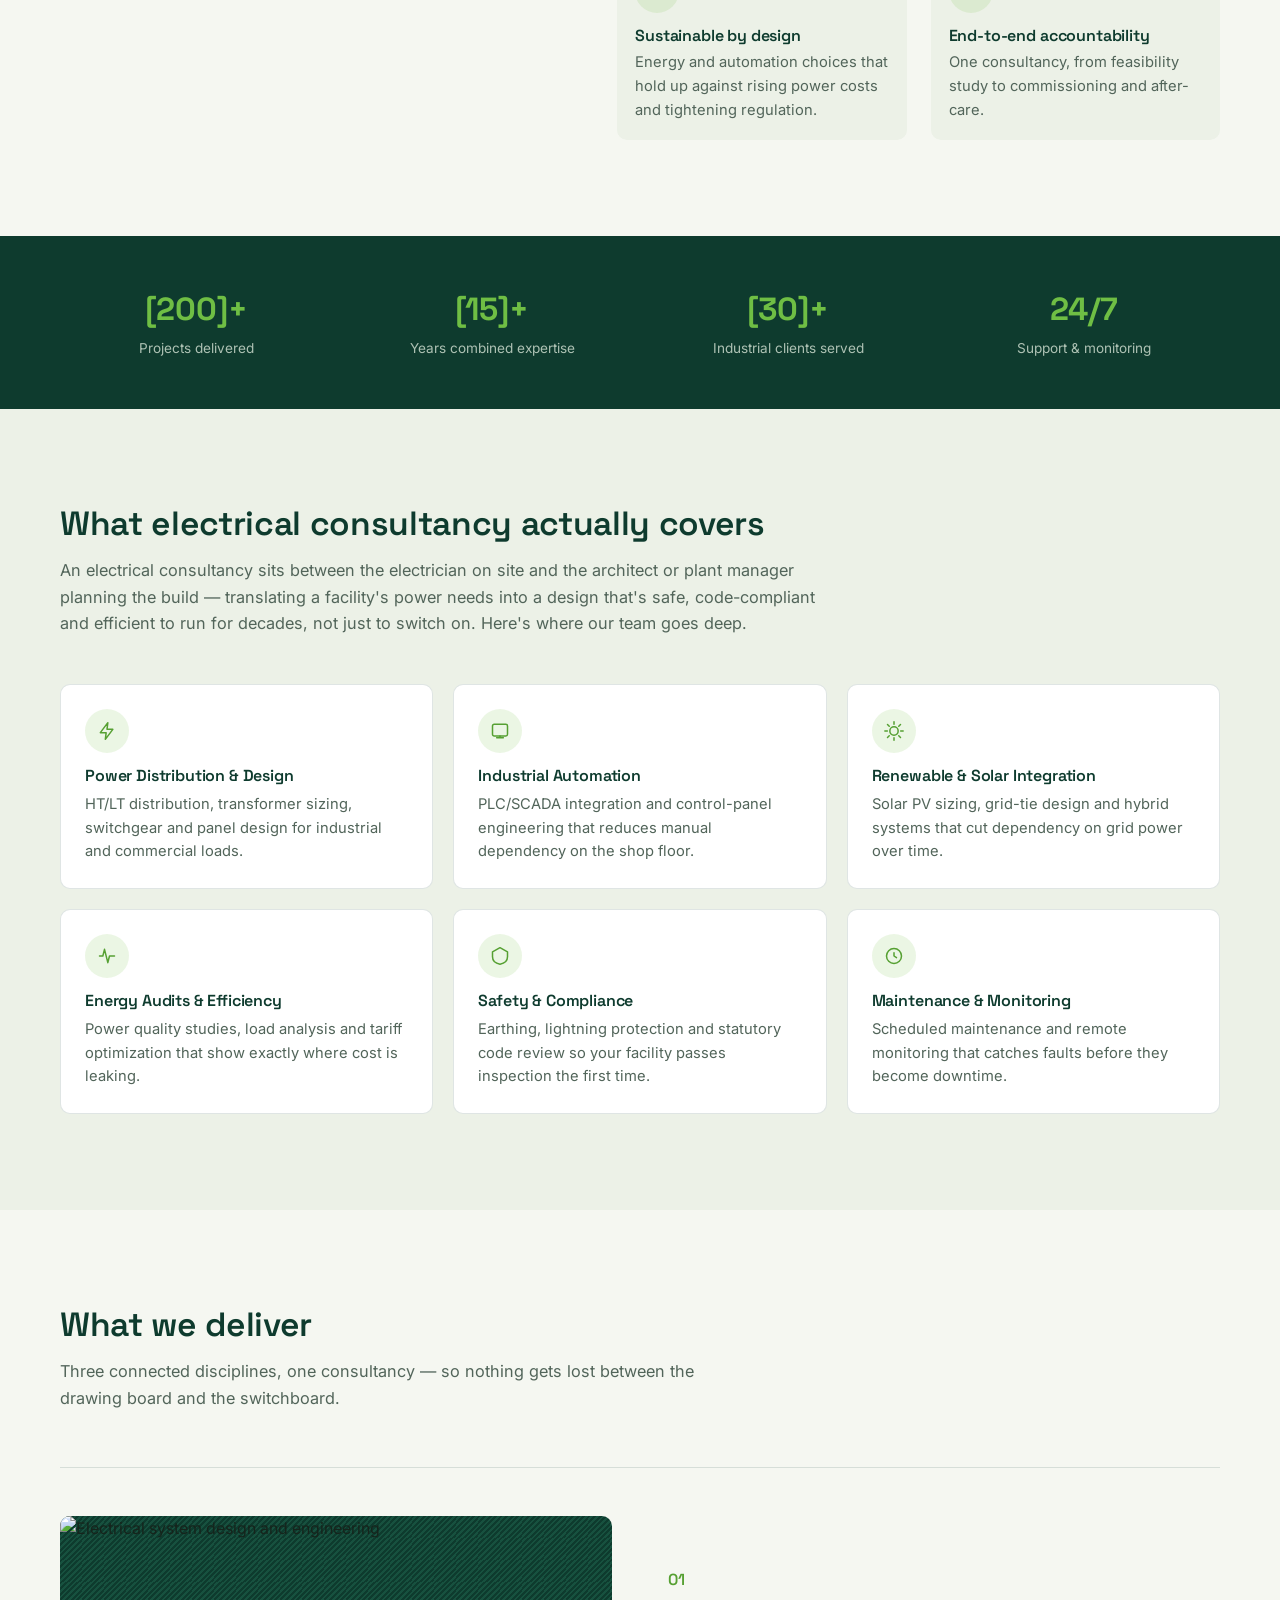
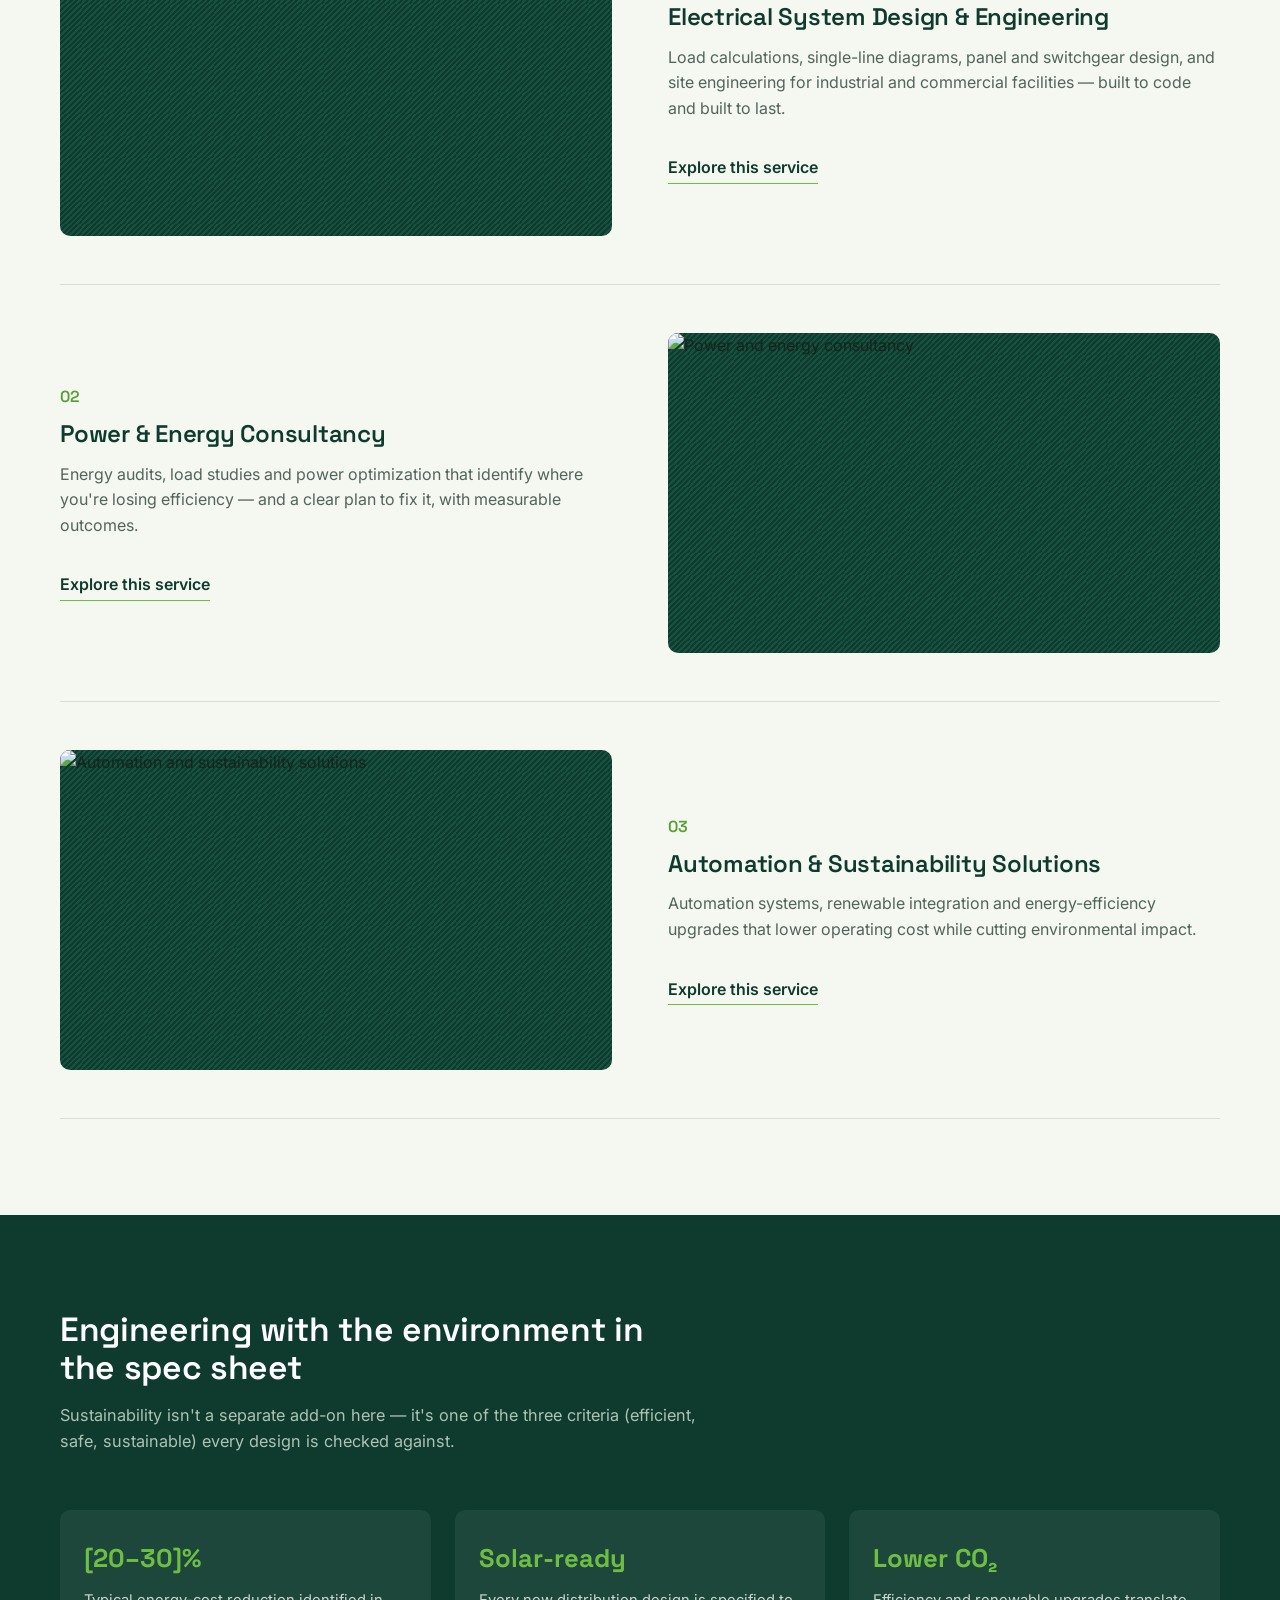
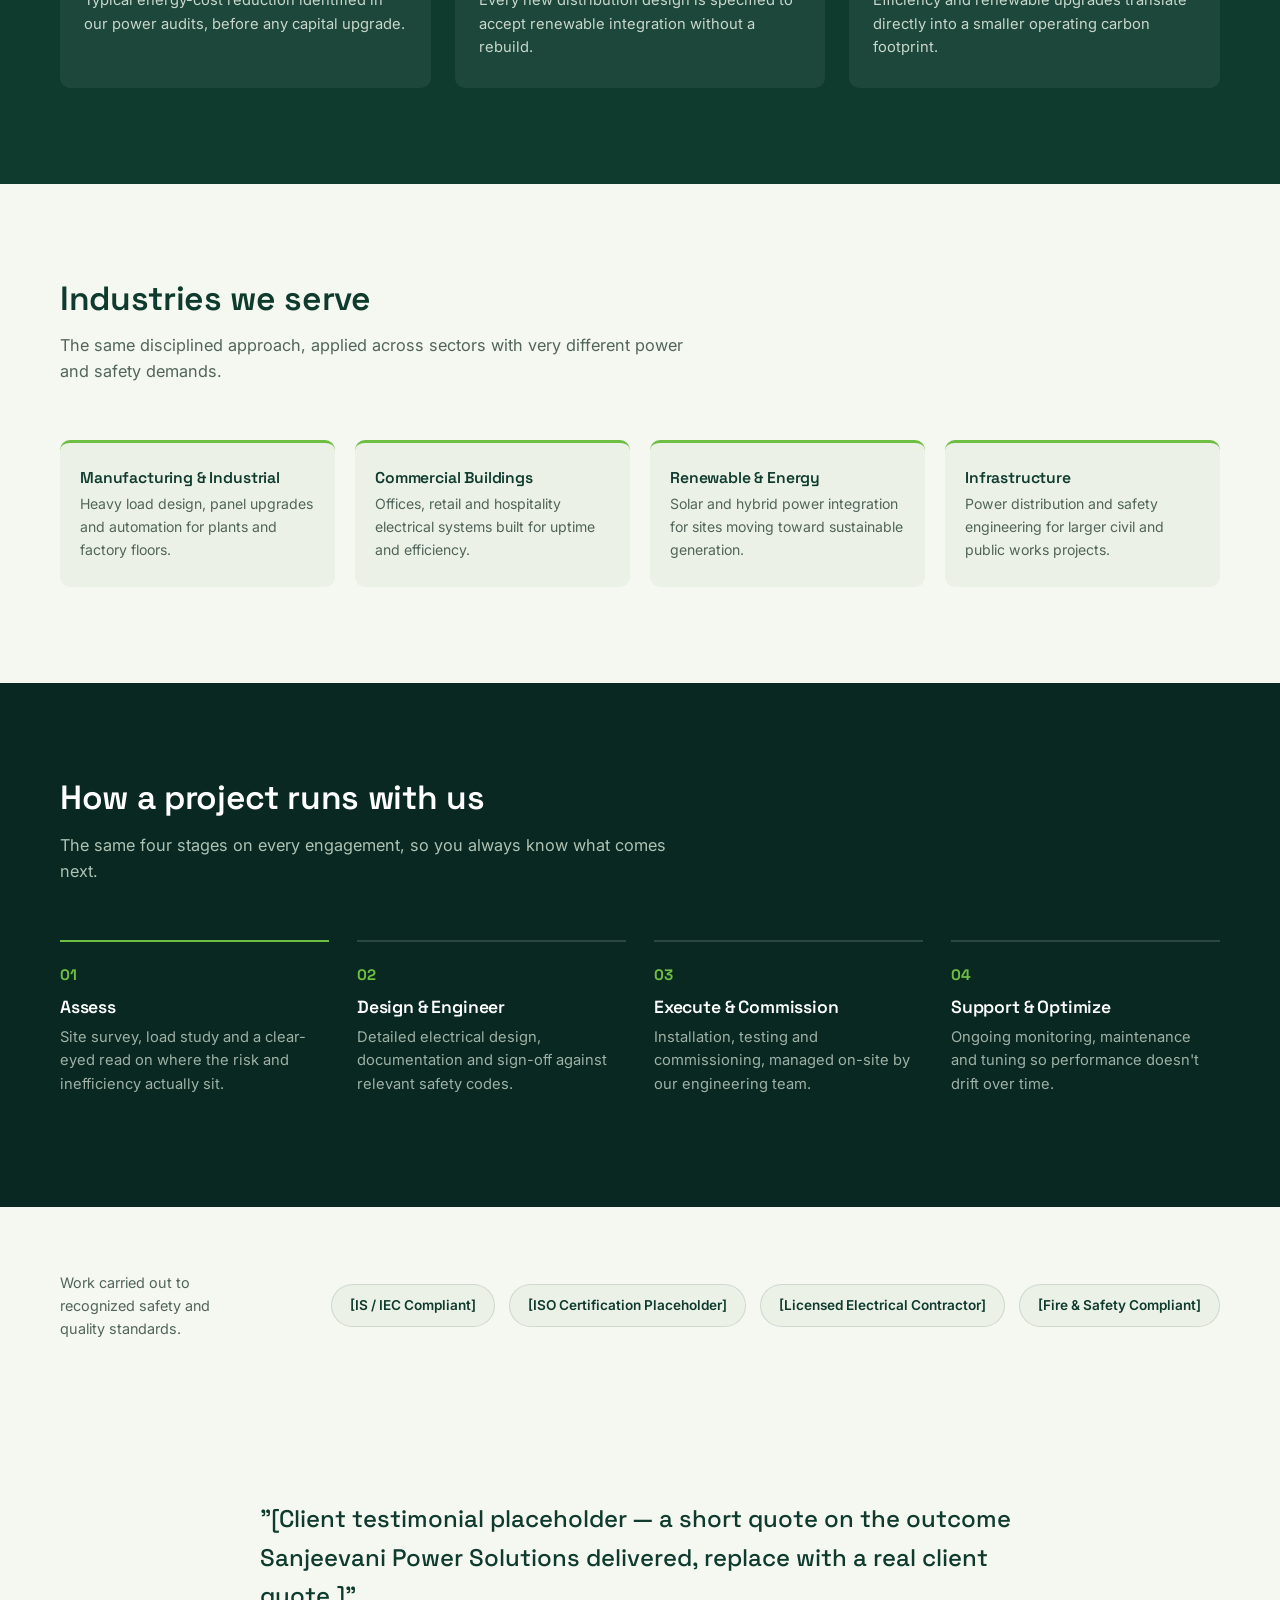
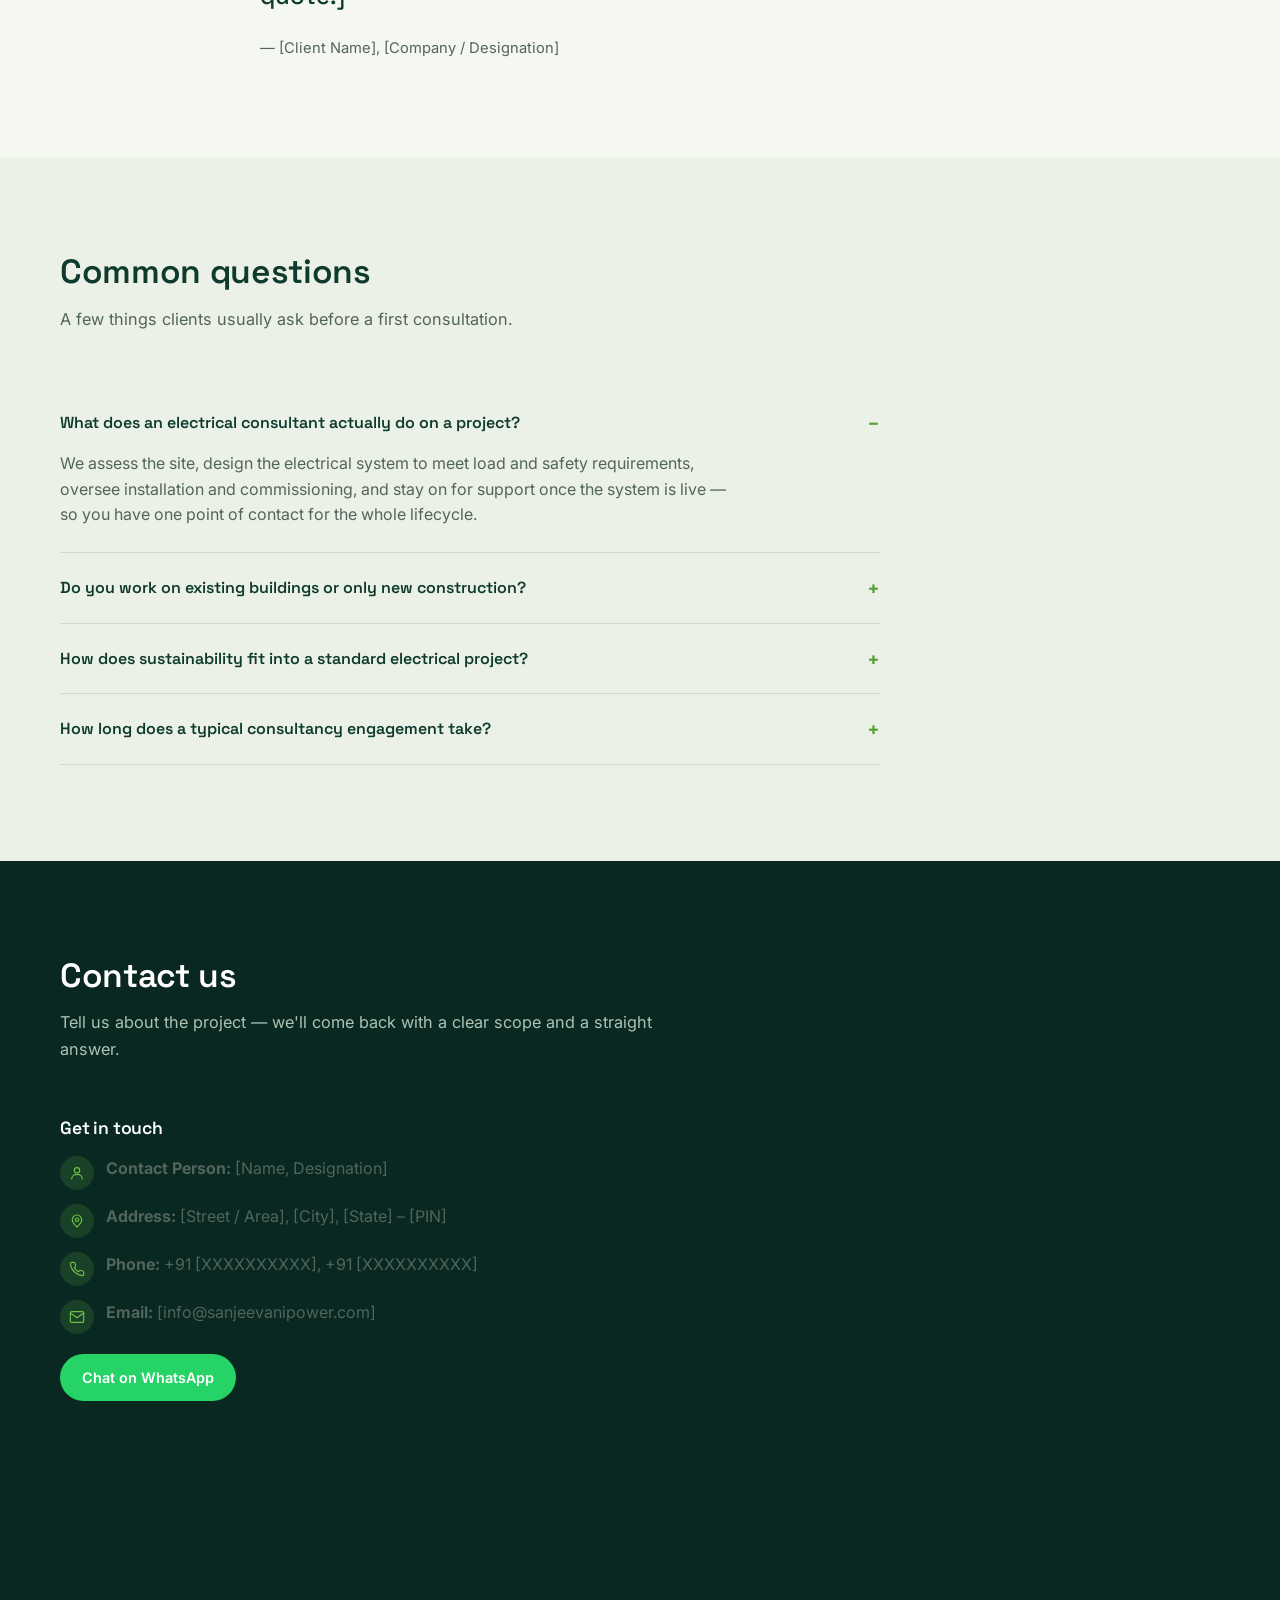
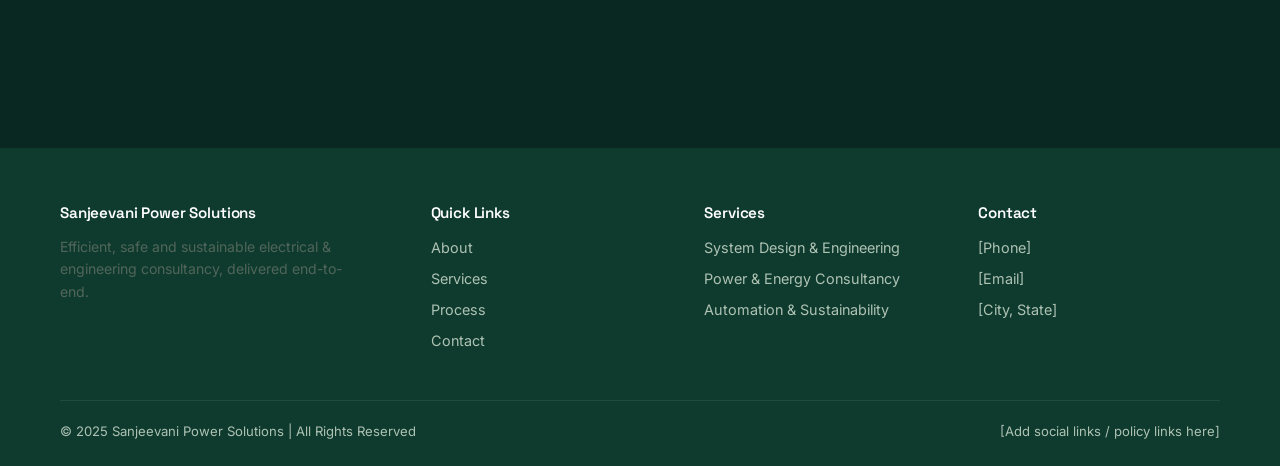
==== commit 30316ec2: "Add files via upload 2" ====
--- a/index.html
+++ b/index.html
@@ -15,7 +15,7 @@
 <header>
   <div class="logo-container">
     <!-- Replace with client logo -->
-    <img src="images/sps1.png" alt="Sanjeevani Power Solutions Logo" class="logo" onerror="this.style.display='none'">
+    <img src="images/logo1.png" alt="Sanjeevani Power Solutions Logo" class="logo" onerror="this.style.display='none'">
     <h1>SANJEEVANI <span>POWER</span> SOLUTIONS</h1>
   </div>
   <div class="menu-toggle" id="menuToggle">
@@ -50,7 +50,7 @@
         <div><strong>100%</strong><span>Safety-first execution</span></div>
       </div>
     </div>
-    <svg class="hero-graphic" viewBox="0 0 420 420" xmlns="http://www.w3.org/2000/svg" aria-hidden="true">
+    <!--<svg class="hero-graphic" viewBox="0 0 420 420" xmlns="http://www.w3.org/2000/svg" aria-hidden="true">
       <g fill="none" stroke="#6FBE44" stroke-width="1.4" opacity="0.9">
         <path d="M40 340 L40 220 L140 220 L140 120 L260 120 L260 60"/>
         <path d="M380 60 L380 160 L300 160 L300 260 L180 260 L180 380"/>
@@ -74,7 +74,7 @@
         <circle cx="210" cy="210" r="150"/>
         <circle cx="210" cy="210" r="100"/>
       </g>
-    </svg>
+    </svg>-->
   </div>
 </section>
 
@@ -366,12 +366,12 @@
 </section>
 
 <!-- ==== CTA banner ==== -->
-<section class="cta-banner">
+<!-- <section class="cta-banner">
   <div class="wrap">
     <h2>Have a project that needs to be done right the first time?</h2>
     <a href="#contact" class="btn btn-outline-dark">Start a Conversation</a>
   </div>
-</section>
+</section> -->
 
 <!-- ==== Contact ==== -->
 <section class="contact" id="contact">
@@ -381,13 +381,13 @@
       <p>Tell us about the project — we'll come back with a clear scope and a straight answer.</p>
     </div>
     <div class="contact-grid">
-      <form action="https://formspree.io/f/your_form_id" method="POST" class="contact-form">
+      <!-- <form action="https://formspree.io/f/your_form_id" method="POST" class="contact-form">
         <input type="text" name="name" placeholder="Your Name" required />
         <input type="email" name="email" placeholder="Your Email" required />
         <input type="tel" name="phone" placeholder="Your Phone (optional)" />
         <textarea rows="4" name="message" placeholder="Tell us about your project" required></textarea>
         <button type="submit" class="btn btn-leaf">Send Message</button>
-      </form>
+      </form> -->
 
       <div class="contact-info">
         <h3>Get in touch</h3>
--- a/style.css
+++ b/style.css
@@ -133,7 +133,13 @@
 }
 
 /* ---------- Hero ---------- */
-.hero { background: var(--forest-deep); color: #fff; padding: clamp(80px, 14vw, 140px) 24px clamp(60px, 10vw, 100px); position: relative; overflow: hidden; }
+.hero {
+  background:
+    linear-gradient(180deg, rgba(8,40,33,0.63), rgba(8,40,33,0.72)),
+    url('images/main-bg.png') center/cover no-repeat,
+    var(--forest-deep);
+  color: #fff; padding: clamp(80px, 14vw, 140px) 24px clamp(60px, 10vw, 100px); position: relative; overflow: hidden;
+}
 .hero .wrap { display: grid; grid-template-columns: 1.1fr 0.9fr; gap: 48px; align-items: center; }
 .hero-tag { color: var(--leaf); font-weight: 600; font-size: 0.95rem; margin-bottom: 18px; display: block; }
 .hero h2 { font-size: clamp(2rem, 4.5vw, 3.4rem); color: #fff; max-width: 13ch; }
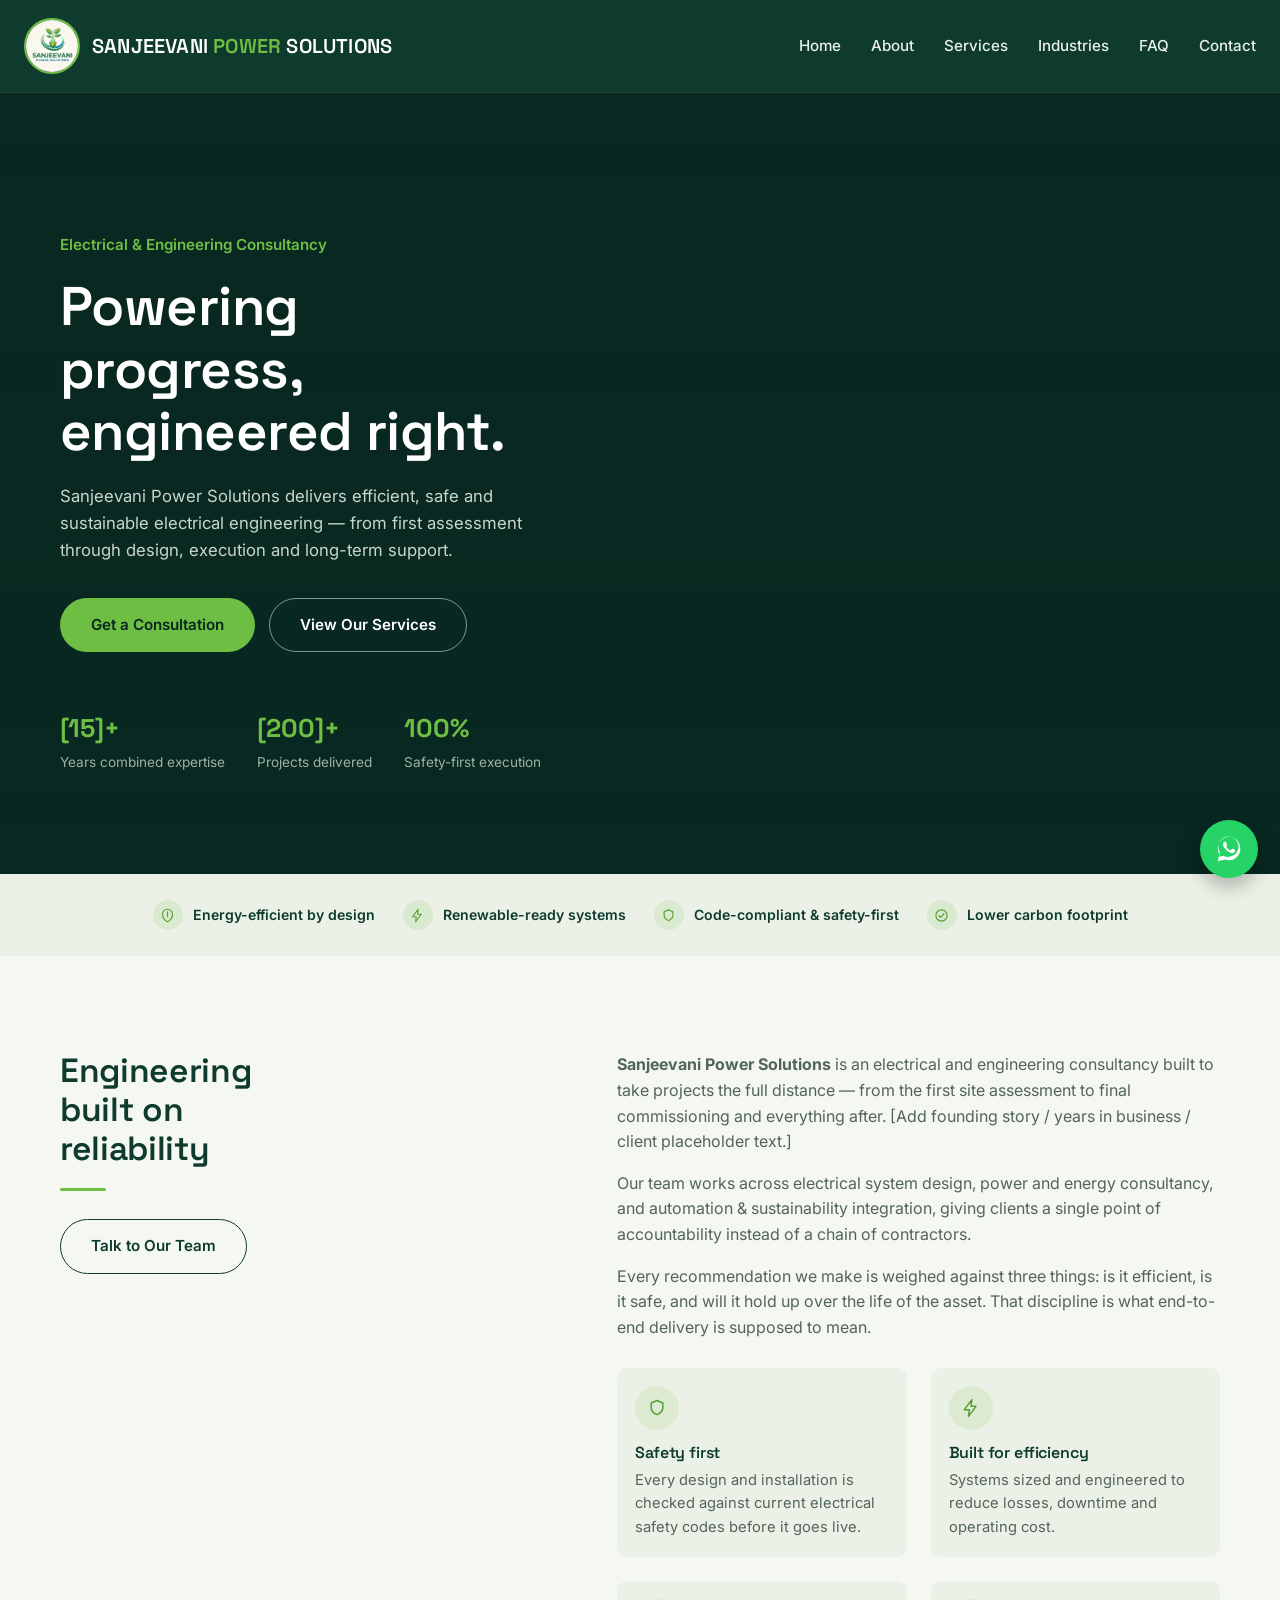
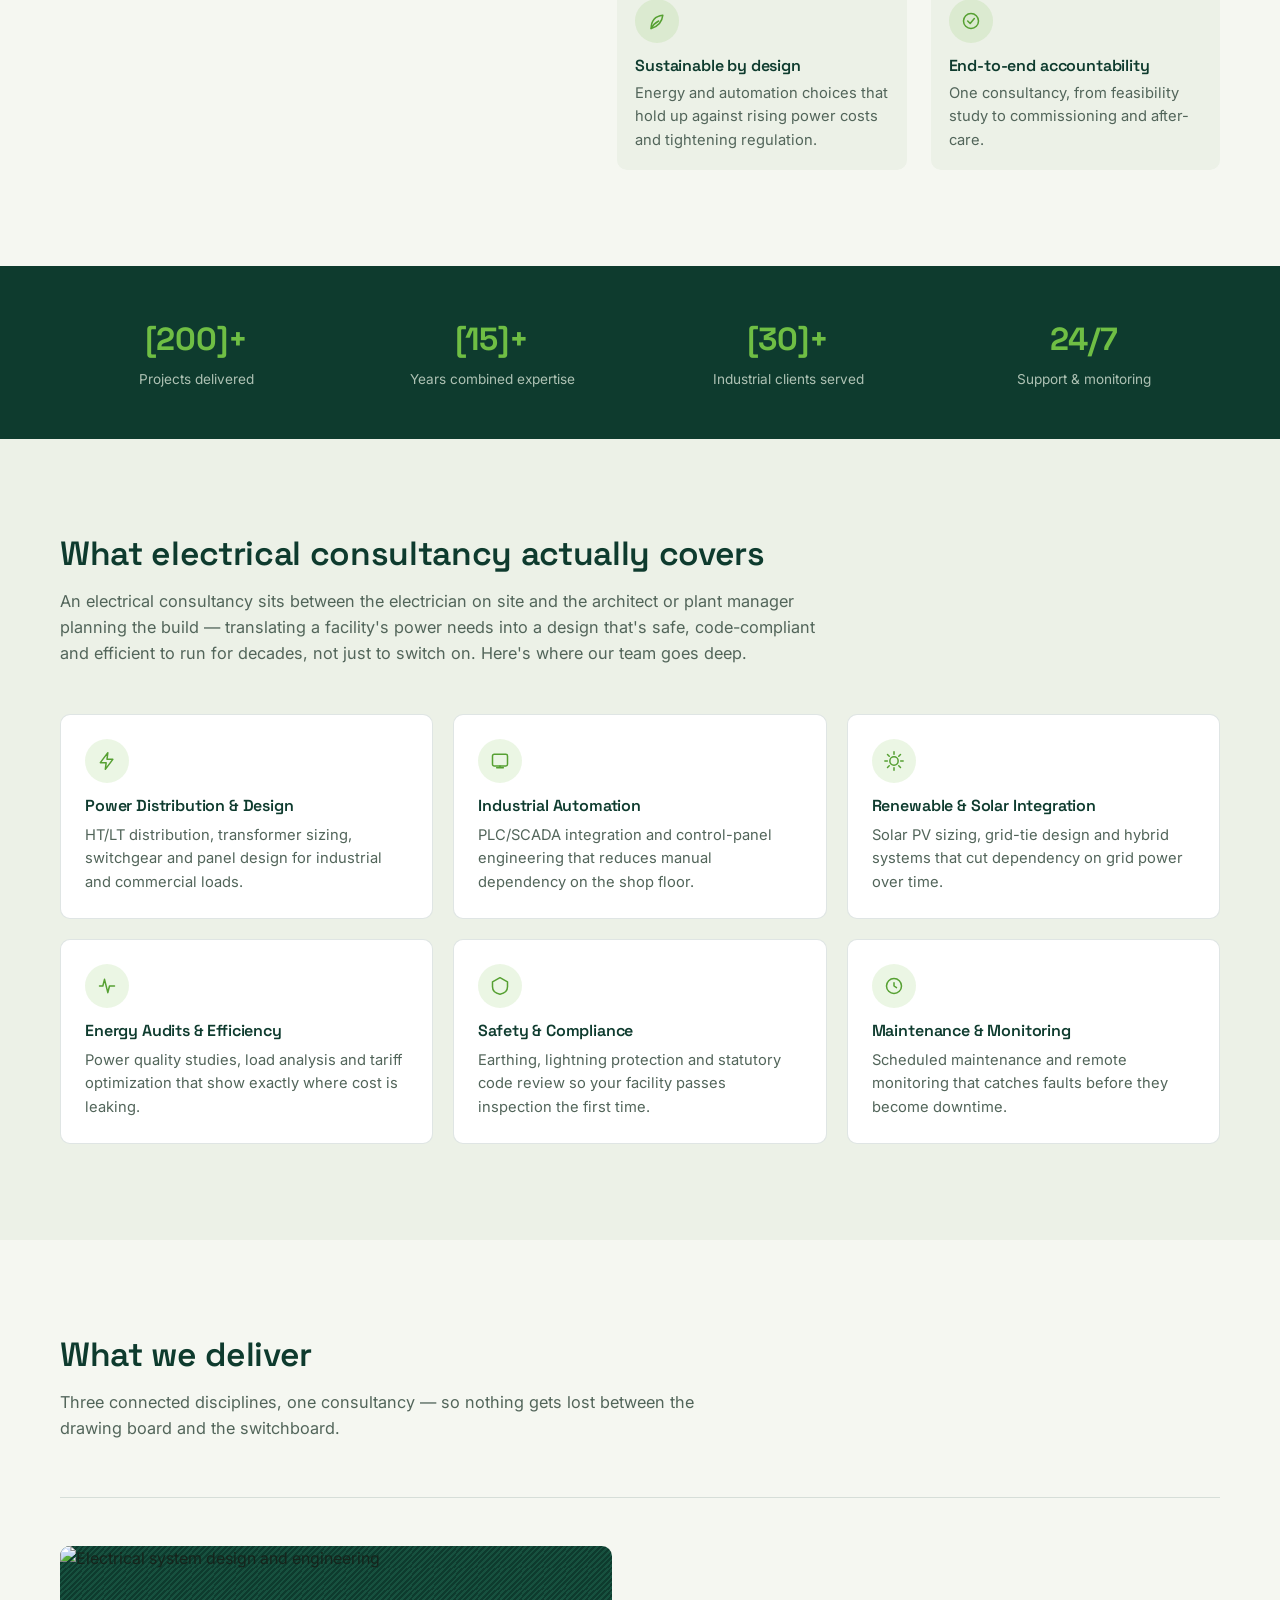
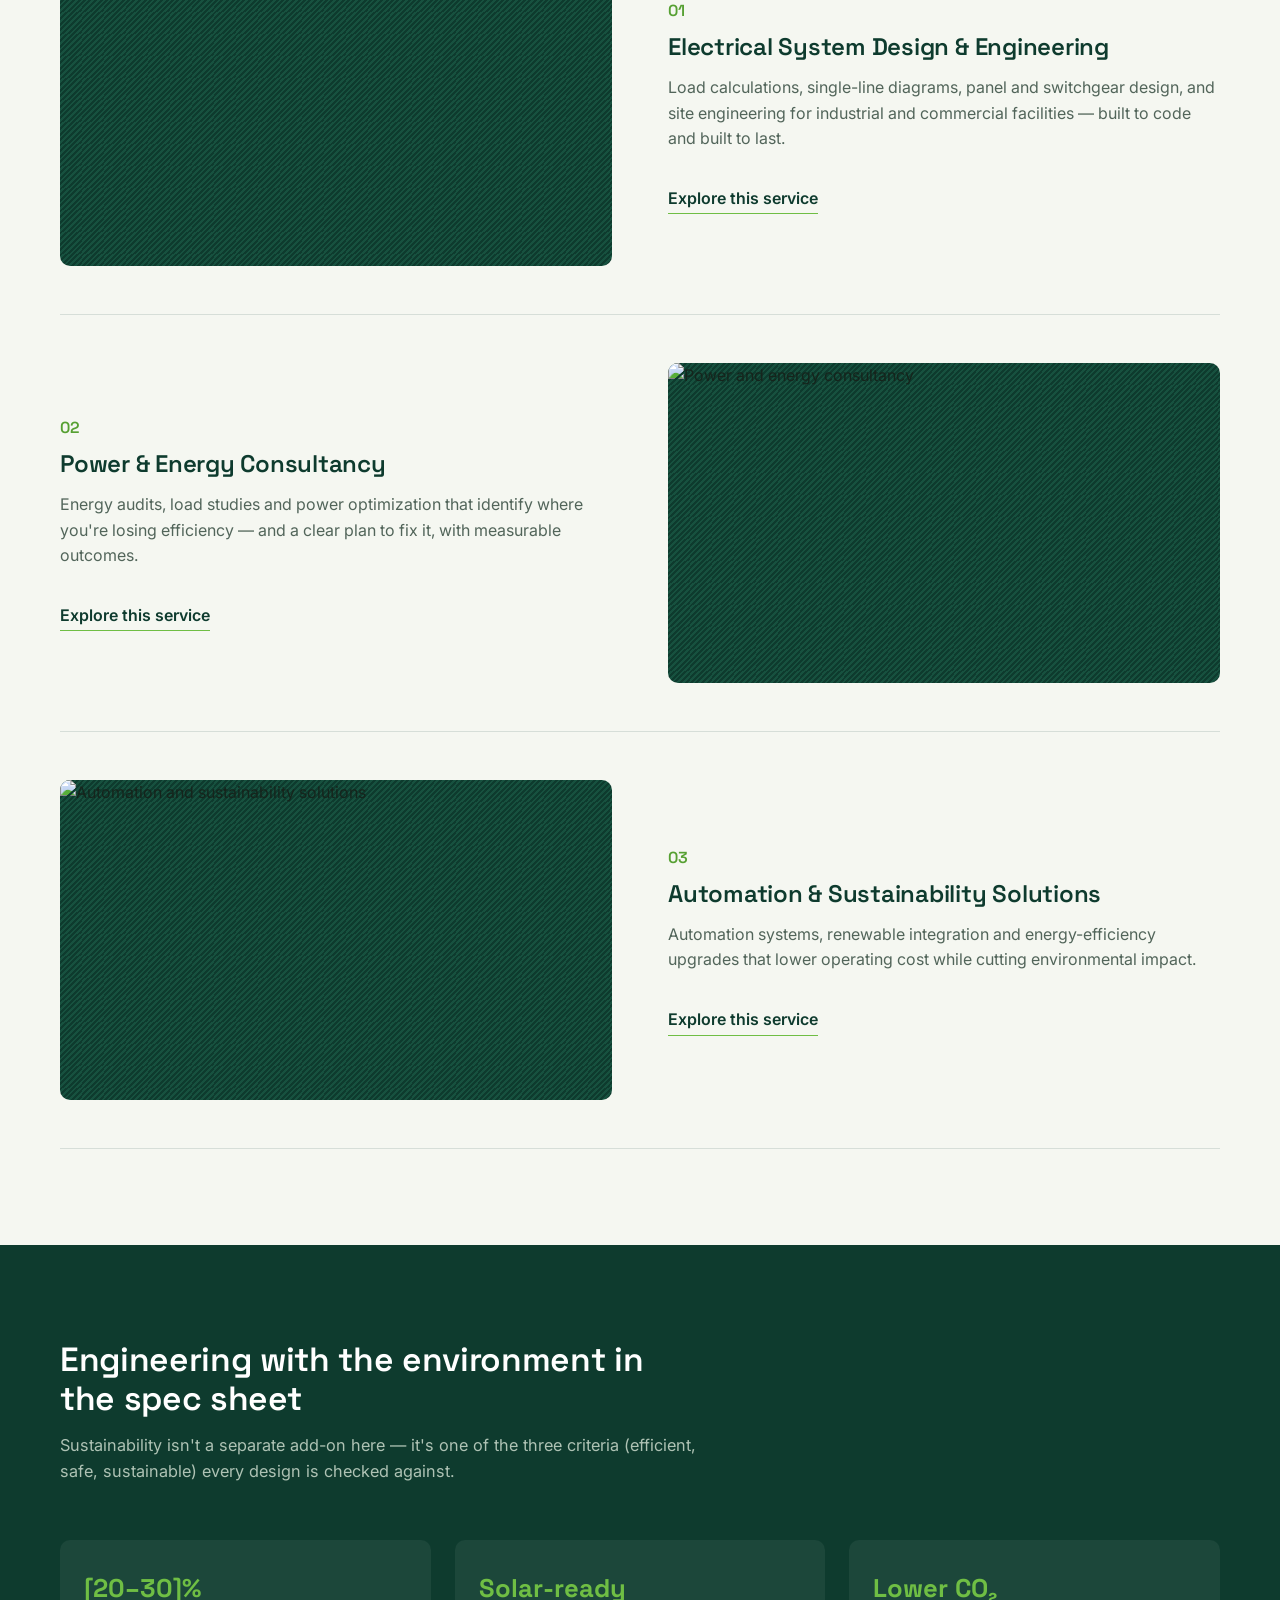
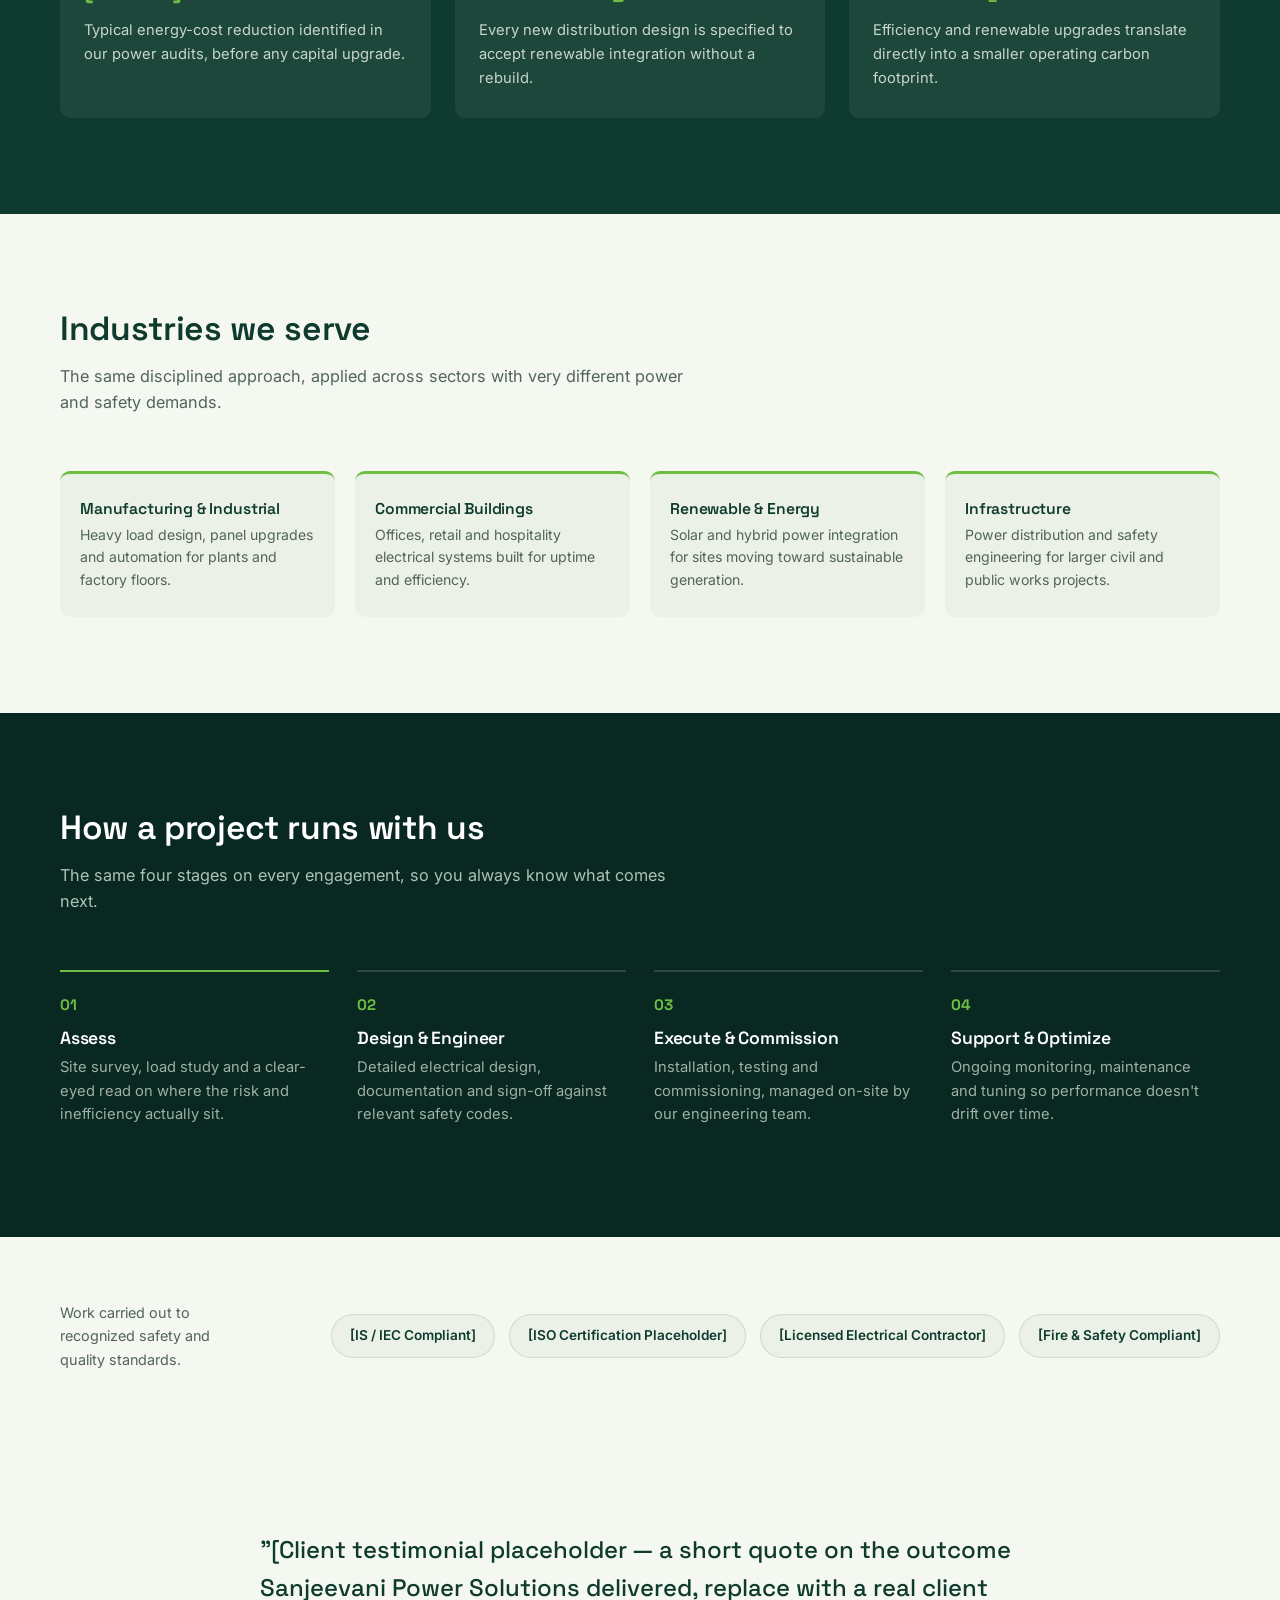
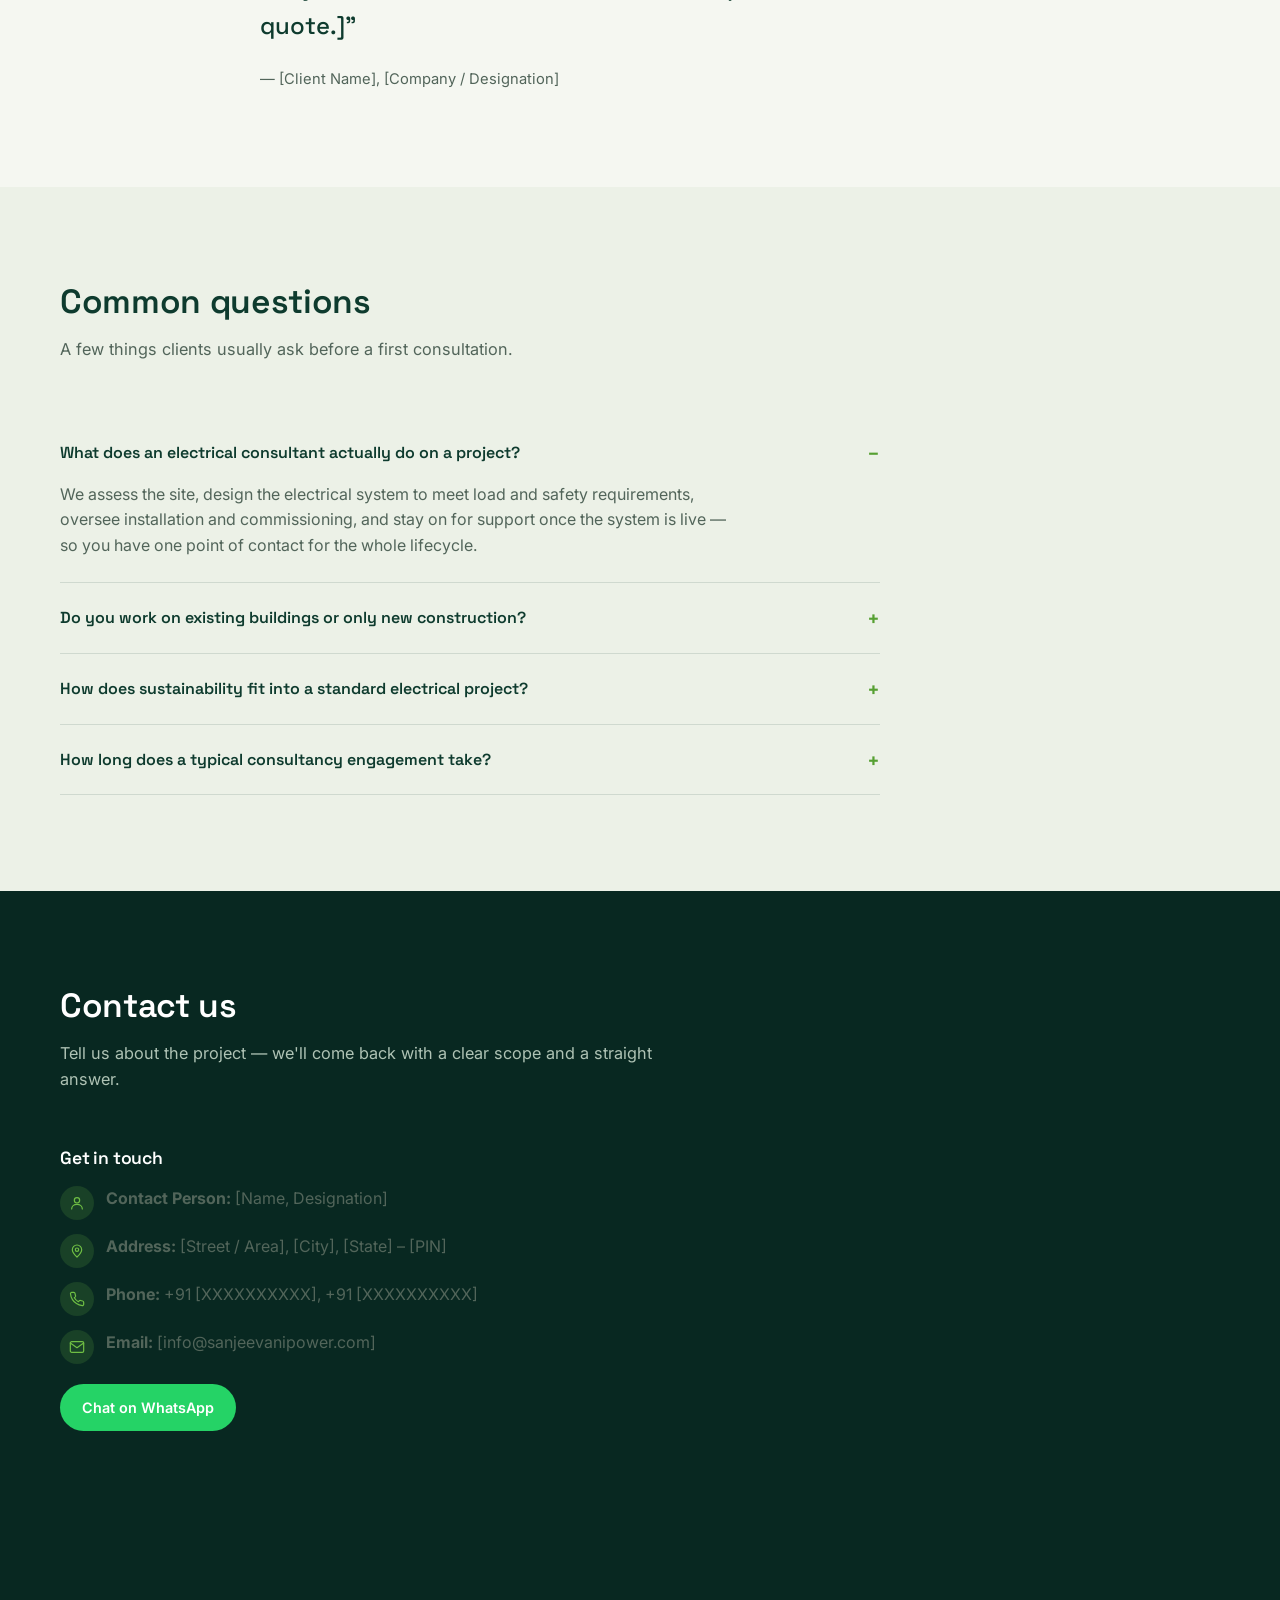
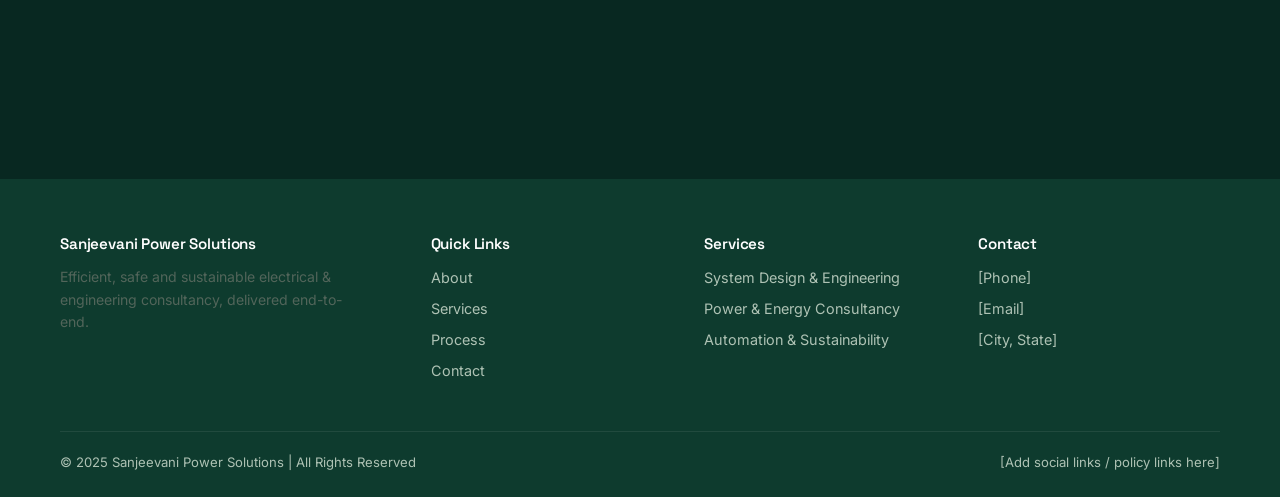
==== commit 915a8a66: "Update index.html 3" ====
--- a/index.html
+++ b/index.html
@@ -15,7 +15,7 @@
 <header>
   <div class="logo-container">
     <!-- Replace with client logo -->
-    <img src="images/logo1.png" alt="Sanjeevani Power Solutions Logo" class="logo" onerror="this.style.display='none'">
+    <img src="logo1.png" alt="Sanjeevani Power Solutions Logo" class="logo" onerror="this.style.display='none'">
     <h1>SANJEEVANI <span>POWER</span> SOLUTIONS</h1>
   </div>
   <div class="menu-toggle" id="menuToggle">
